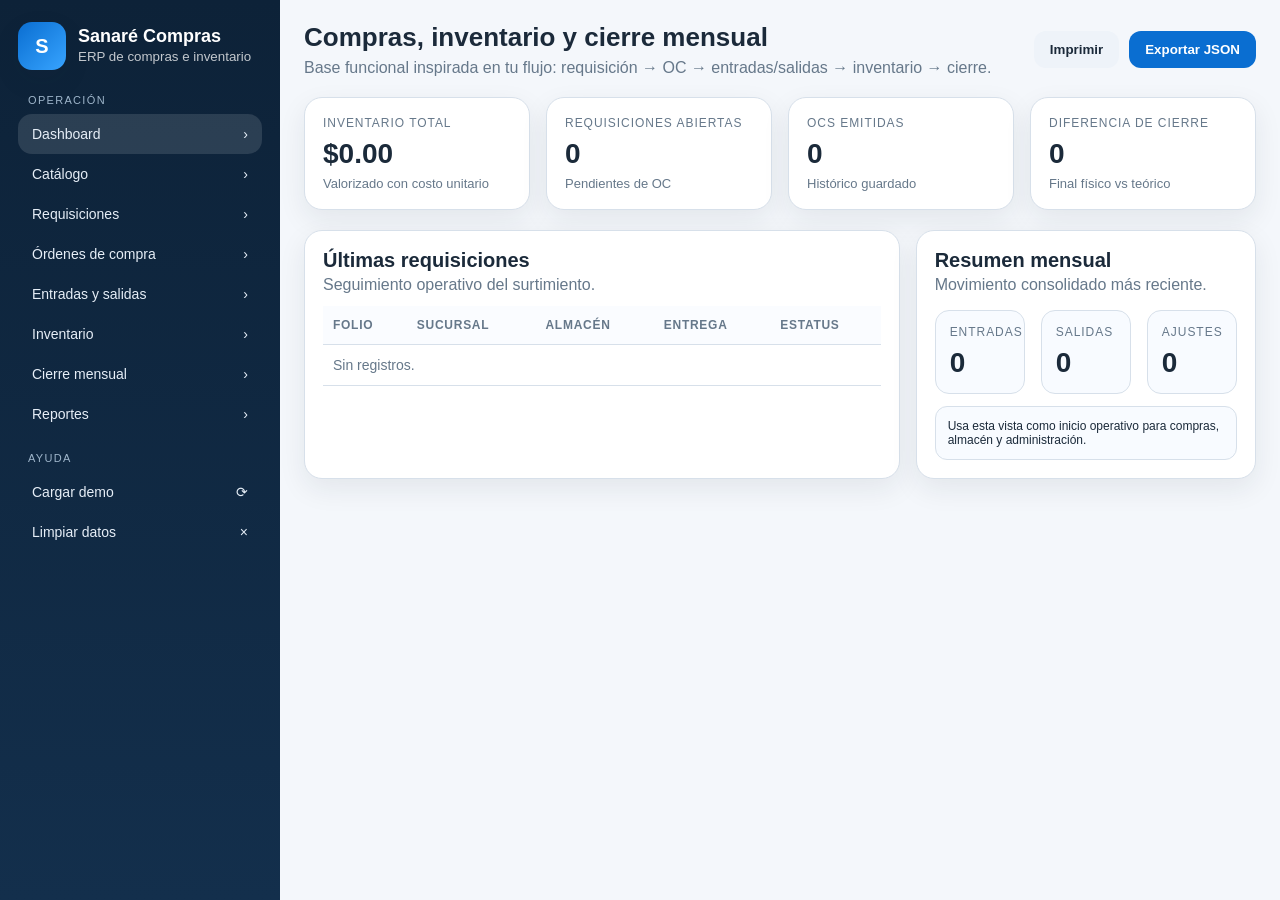
==== index_sanare_compras.html @ ac6b64f9 "Add files via upload" ====
<!DOCTYPE html>
<html lang="es">
<head>
  <meta charset="UTF-8" />
  <meta name="viewport" content="width=device-width, initial-scale=1.0" />
  <title>Sanaré Compras e Inventario</title>
  <style>
    :root{
      --bg:#f4f7fb;
      --panel:#ffffff;
      --soft:#eef3f9;
      --line:#d7e0ea;
      --text:#1b2a3a;
      --muted:#66788a;
      --primary:#0a6ed1;
      --primary-2:#0854a0;
      --success:#107e3e;
      --warn:#e9730c;
      --danger:#bb0000;
      --shadow:0 10px 28px rgba(22,37,55,.08);
      --radius:18px;
    }
    *{box-sizing:border-box}
    body{margin:0;font-family:Segoe UI,Arial,sans-serif;background:var(--bg);color:var(--text)}
    .app{display:grid;grid-template-columns:280px 1fr;min-height:100vh}
    aside{background:linear-gradient(180deg,#0d2238,#132f4c);color:#fff;padding:22px 18px;position:sticky;top:0;height:100vh;overflow:auto}
    .brand{display:flex;align-items:center;gap:12px;margin-bottom:24px}
    .brand-badge{width:48px;height:48px;border-radius:14px;background:linear-gradient(135deg,#0a6ed1,#37a4ff);display:grid;place-items:center;font-weight:700;font-size:20px;box-shadow:var(--shadow)}
    .brand h1{font-size:18px;margin:0;line-height:1.1}
    .brand small{opacity:.75}
    .group-title{font-size:11px;text-transform:uppercase;letter-spacing:.12em;color:#9fb6cb;margin:18px 10px 8px}
    .nav-btn{width:100%;border:none;background:transparent;color:#e6eef7;text-align:left;padding:12px 14px;border-radius:14px;cursor:pointer;font-size:14px;display:flex;justify-content:space-between;align-items:center}
    .nav-btn:hover,.nav-btn.active{background:rgba(255,255,255,.12)}
    main{padding:22px 24px 32px;overflow:auto}
    .topbar{display:flex;justify-content:space-between;gap:18px;align-items:center;margin-bottom:20px;flex-wrap:wrap}
    .title h2{margin:0;font-size:26px}
    .title p{margin:6px 0 0;color:var(--muted)}
    .toolbar{display:flex;gap:10px;flex-wrap:wrap}
    .btn{border:none;border-radius:12px;padding:11px 16px;cursor:pointer;font-weight:600}
    .btn-primary{background:var(--primary);color:#fff}
    .btn-primary:hover{background:var(--primary-2)}
    .btn-soft{background:var(--soft);color:var(--text)}
    .btn-danger{background:var(--danger);color:#fff}
    .cards{display:grid;grid-template-columns:repeat(4,minmax(0,1fr));gap:16px;margin-bottom:20px}
    .card{background:var(--panel);border:1px solid var(--line);border-radius:var(--radius);padding:18px;box-shadow:var(--shadow)}
    .metric-label{font-size:12px;color:var(--muted);text-transform:uppercase;letter-spacing:.08em}
    .metric-value{font-size:28px;font-weight:700;margin-top:8px}
    .metric-sub{font-size:13px;color:var(--muted);margin-top:6px}
    .grid-2,.grid-3{display:grid;gap:16px}
    .grid-2{grid-template-columns:1.4fr .8fr}
    .grid-3{grid-template-columns:repeat(3,minmax(0,1fr))}
    .section{display:none}
    .section.active{display:block}
    .section-head{display:flex;justify-content:space-between;align-items:center;gap:12px;margin-bottom:12px;flex-wrap:wrap}
    .section-head h3{margin:0;font-size:20px}
    .section-head p{margin:4px 0 0;color:var(--muted)}
    form.card{padding-bottom:22px}
    .form-grid{display:grid;grid-template-columns:repeat(4,minmax(0,1fr));gap:14px}
    .form-grid.compact-3{grid-template-columns:repeat(3,minmax(0,1fr))}
    .field{display:flex;flex-direction:column;gap:7px}
    .field label{font-size:13px;color:var(--muted);font-weight:600}
    .field input,.field select,.field textarea{border:1px solid var(--line);border-radius:12px;padding:11px 12px;background:#fff;font:inherit;color:var(--text)}
    .field textarea{min-height:92px;resize:vertical}
    .span-2{grid-column:span 2}
    .span-4{grid-column:span 4}
    table{width:100%;border-collapse:collapse}
    th,td{padding:12px 10px;border-bottom:1px solid var(--line);font-size:14px;vertical-align:top}
    th{text-align:left;color:var(--muted);font-size:12px;text-transform:uppercase;letter-spacing:.06em;background:#fafcff}
    .table-wrap{overflow:auto}
    .pill{display:inline-flex;align-items:center;padding:6px 10px;border-radius:999px;font-size:12px;font-weight:700}
    .pill.ok{background:#e8f7ec;color:var(--success)}
    .pill.wait{background:#fff0de;color:var(--warn)}
    .pill.bad{background:#ffe7e7;color:var(--danger)}
    .split{display:flex;justify-content:space-between;gap:12px;flex-wrap:wrap}
    .totals{display:grid;grid-template-columns:repeat(4,minmax(0,1fr));gap:14px;margin-top:16px}
    .total-box{background:#f8fbff;border:1px solid var(--line);padding:14px;border-radius:14px}
    .muted{color:var(--muted)}
    .subtabs{display:flex;gap:10px;flex-wrap:wrap;margin-bottom:14px}
    .subtab{border:none;background:var(--soft);padding:10px 14px;border-radius:999px;cursor:pointer;font-weight:700;color:#36506a}
    .subtab.active{background:var(--primary);color:#fff}
    .searchbox{width:min(340px,100%)}
    .searchbox input{width:100%;padding:11px 12px;border-radius:12px;border:1px solid var(--line)}
    .kpi-grid{display:grid;grid-template-columns:repeat(3,minmax(0,1fr));gap:16px;margin-top:16px}
    .empty{padding:18px;border:1px dashed var(--line);border-radius:16px;text-align:center;color:var(--muted);background:#fbfdff}
    .small{font-size:12px}
    .right{text-align:right}
    .oc-preview{background:#fff;border:1px solid var(--line);border-radius:20px;padding:22px;box-shadow:var(--shadow)}
    .oc-header{display:flex;justify-content:space-between;gap:16px;border-bottom:2px solid #17324d;padding-bottom:14px;margin-bottom:14px}
    .oc-header h4{margin:0;font-size:22px}
    .oc-meta{display:grid;grid-template-columns:repeat(4,minmax(0,1fr));gap:12px;margin:16px 0}
    .oc-meta .box{border:1px solid var(--line);border-radius:12px;padding:10px;background:#fbfdff}
    .footer-note{margin-top:12px;padding:12px;border-radius:12px;background:#f8fbff;border:1px solid var(--line)}
    .actions-row{display:flex;justify-content:flex-end;gap:10px;flex-wrap:wrap;margin-top:14px}
    @media (max-width:1200px){
      .cards,.totals,.kpi-grid,.grid-3,.oc-meta,.form-grid{grid-template-columns:repeat(2,minmax(0,1fr))}
      .grid-2{grid-template-columns:1fr}
    }
    @media (max-width:820px){
      .app{grid-template-columns:1fr}
      aside{position:relative;height:auto}
      main{padding:16px}
      .cards,.totals,.kpi-grid,.grid-3,.oc-meta,.form-grid{grid-template-columns:1fr}
      .span-2,.span-4{grid-column:span 1}
    }
  </style>
</head>
<body>
  <div class="app">
    <aside>
      <div class="brand">
        <div class="brand-badge">S</div>
        <div>
          <h1>Sanaré Compras</h1>
          <small>ERP de compras e inventario</small>
        </div>
      </div>

      <div class="group-title">Operación</div>
      <button class="nav-btn active" data-target="dashboard">Dashboard <span>›</span></button>
      <button class="nav-btn" data-target="catalogo">Catálogo <span>›</span></button>
      <button class="nav-btn" data-target="requisiciones">Requisiciones <span>›</span></button>
      <button class="nav-btn" data-target="oc">Órdenes de compra <span>›</span></button>
      <button class="nav-btn" data-target="movimientos">Entradas y salidas <span>›</span></button>
      <button class="nav-btn" data-target="inventario">Inventario <span>›</span></button>
      <button class="nav-btn" data-target="cierres">Cierre mensual <span>›</span></button>
      <button class="nav-btn" data-target="reportes">Reportes <span>›</span></button>

      <div class="group-title">Ayuda</div>
      <button class="nav-btn" id="loadDemoBtn">Cargar demo <span>⟳</span></button>
      <button class="nav-btn" id="clearDataBtn">Limpiar datos <span>×</span></button>
    </aside>

    <main>
      <div class="topbar">
        <div class="title">
          <h2>Compras, inventario y cierre mensual</h2>
          <p>Base funcional inspirada en tu flujo: requisición → OC → entradas/salidas → inventario → cierre.</p>
        </div>
        <div class="toolbar">
          <button class="btn btn-soft" onclick="window.print()">Imprimir</button>
          <button class="btn btn-primary" onclick="exportData()">Exportar JSON</button>
        </div>
      </div>

      <section id="dashboard" class="section active">
        <div class="cards">
          <div class="card"><div class="metric-label">Inventario total</div><div class="metric-value" id="kpiInventario">$0.00</div><div class="metric-sub">Valorizado con costo unitario</div></div>
          <div class="card"><div class="metric-label">Requisiciones abiertas</div><div class="metric-value" id="kpiReqs">0</div><div class="metric-sub">Pendientes de OC</div></div>
          <div class="card"><div class="metric-label">OCs emitidas</div><div class="metric-value" id="kpiOcs">0</div><div class="metric-sub">Histórico guardado</div></div>
          <div class="card"><div class="metric-label">Diferencia de cierre</div><div class="metric-value" id="kpiDiff">0</div><div class="metric-sub">Final físico vs teórico</div></div>
        </div>

        <div class="grid-2">
          <div class="card">
            <div class="section-head">
              <div>
                <h3>Últimas requisiciones</h3>
                <p>Seguimiento operativo del surtimiento.</p>
              </div>
            </div>
            <div class="table-wrap"><table>
              <thead><tr><th>Folio</th><th>Sucursal</th><th>Almacén</th><th>Entrega</th><th>Estatus</th></tr></thead>
              <tbody id="dashboardReqs"></tbody>
            </table></div>
          </div>
          <div class="card">
            <div class="section-head">
              <div>
                <h3>Resumen mensual</h3>
                <p>Movimiento consolidado más reciente.</p>
              </div>
            </div>
            <div class="kpi-grid">
              <div class="total-box"><div class="metric-label">Entradas</div><div class="metric-value" id="dashEntradas">0</div></div>
              <div class="total-box"><div class="metric-label">Salidas</div><div class="metric-value" id="dashSalidas">0</div></div>
              <div class="total-box"><div class="metric-label">Ajustes</div><div class="metric-value" id="dashAjustes">0</div></div>
            </div>
            <div class="footer-note small">Usa esta vista como inicio operativo para compras, almacén y administración.</div>
          </div>
        </div>
      </section>

      <section id="catalogo" class="section">
        <div class="section-head">
          <div>
            <h3>Catálogo maestro</h3>
            <p>Productos, medicamentos e insumos con existencia por sucursal.</p>
          </div>
          <div class="searchbox"><input id="catalogSearch" placeholder="Buscar por código, descripción o sucursal" /></div>
        </div>
        <form class="card" id="catalogForm">
          <div class="form-grid">
            <div class="field"><label>Código / EAN</label><input name="codigo" required></div>
            <div class="field span-2"><label>Descripción</label><input name="descripcion" required></div>
            <div class="field"><label>Tipo</label><select name="tipo"><option>Medicamento</option><option>Insumo</option><option>Equipo médico</option><option>Químico</option></select></div>
            <div class="field"><label>Sucursal</label><input name="sucursal" required></div>
            <div class="field"><label>Almacén</label><input name="almacen" required></div>
            <div class="field"><label>Unidad de medida</label><input name="unidad" value="PZA"></div>
            <div class="field"><label>Costo unitario</label><input name="costo" type="number" step="0.01" value="0"></div>
            <div class="field"><label>IVA %</label><input name="iva" type="number" step="0.01" value="16"></div>
            <div class="field"><label>Existencia actual</label><input name="existencia" type="number" step="0.01" value="0"></div>
            <div class="field"><label>Stock mínimo</label><input name="minimo" type="number" step="0.01" value="0"></div>
            <div class="field"><label>Proveedor sugerido</label><input name="proveedor"></div>
            <div class="field"><label>Lote / caducidad</label><select name="controlLote"><option>Sí</option><option>No</option></select></div>
          </div>
          <div class="actions-row"><button type="reset" class="btn btn-soft">Limpiar</button><button class="btn btn-primary" type="submit">Guardar artículo</button></div>
        </form>
        <div class="card table-wrap"><table>
          <thead><tr><th>Código</th><th>Descripción</th><th>Sucursal</th><th>Existencia</th><th>Costo</th><th>Proveedor</th><th></th></tr></thead>
          <tbody id="catalogTable"></tbody>
        </table></div>
      </section>

      <section id="requisiciones" class="section">
        <div class="section-head"><div><h3>Requisiciones</h3><p>Captura de solicitudes con partidas y fecha de surtimiento.</p></div></div>
        <form class="card" id="reqForm">
          <div class="form-grid compact-3">
            <div class="field"><label>Folio requisición</label><input name="folio" readonly></div>
            <div class="field"><label>Fecha</label><input name="fecha" type="date" required></div>
            <div class="field"><label>Fecha de surtimiento</label><input name="fechaSurtimiento" type="date"></div>
            <div class="field"><label>Sucursal</label><input name="sucursal" required></div>
            <div class="field"><label>Almacén</label><input name="almacen" required></div>
            <div class="field"><label>Quien genera</label><input name="generadoPor" required></div>
            <div class="field span-2"><label>Partidas (una por línea: código | descripción | cantidad | unidad)</label><textarea name="partidas" placeholder="MED-001 | Ondansetron 8 mg | 12 | PZA"></textarea></div>
            <div class="field"><label>Observaciones</label><textarea name="observaciones"></textarea></div>
          </div>
          <div class="actions-row"><button type="reset" class="btn btn-soft" onclick="setReqFolio()">Limpiar</button><button class="btn btn-primary" type="submit">Guardar requisición</button></div>
        </form>
        <div class="card table-wrap"><table>
          <thead><tr><th>Folio</th><th>Fecha</th><th>Sucursal</th><th>Generó</th><th>Entrega</th><th>Estatus</th><th></th></tr></thead>
          <tbody id="reqTable"></tbody>
        </table></div>
      </section>

      <section id="oc" class="section">
        <div class="section-head"><div><h3>Órdenes de compra</h3><p>Genera OCs con formato ejecutivo a partir de tu operación.</p></div></div>
        <div class="grid-2">
          <form class="card" id="ocForm">
            <div class="form-grid compact-3">
              <div class="field"><label>Folio OC</label><input name="folio" readonly></div>
              <div class="field"><label>Fecha OC</label><input name="fecha" type="date" required></div>
              <div class="field"><label>Folio requisición</label><input name="folioRequi"></div>
              <div class="field"><label>Razón social</label><input name="razon" value="SANARÉ"></div>
              <div class="field"><label>Proveedor</label><input name="proveedor" required></div>
              <div class="field"><label>RFC proveedor</label><input name="rfc"></div>
              <div class="field"><label>Sede / sucursal</label><input name="sede" required></div>
              <div class="field"><label>Condiciones</label><select name="condiciones"><option>Contado</option><option>Crédito 15 días</option><option>Crédito 30 días</option><option>Crédito 45 días</option></select></div>
              <div class="field"><label>Fecha entrega</label><input name="fechaEntrega" type="date"></div>
              <div class="field span-2"><label>Partidas (una por línea: no | código | descripción | cantidad | um | costo | iva%)</label><textarea name="partidas" placeholder="1 | MED-001 | Ondansetron 8 mg | 12 | PZA | 125.50 | 16"></textarea></div>
              <div class="field"><label>Observaciones</label><textarea name="observaciones">Favor de surtir con caducidad mínima y documentación aplicable.</textarea></div>
            </div>
            <div class="actions-row"><button type="reset" class="btn btn-soft" onclick="setOcFolio()">Limpiar</button><button class="btn btn-primary" type="submit">Guardar OC</button></div>
          </form>
          <div class="oc-preview" id="ocPreview"></div>
        </div>
        <div class="card table-wrap" style="margin-top:16px"><table>
          <thead><tr><th>Folio</th><th>Proveedor</th><th>Sede</th><th>Entrega</th><th>Total</th><th>Condiciones</th><th></th></tr></thead>
          <tbody id="ocTable"></tbody>
        </table></div>
      </section>

      <section id="movimientos" class="section">
        <div class="section-head"><div><h3>Entradas y salidas</h3><p>Control de almacén ligado a factura, cantidad y sucursal.</p></div></div>
        <form class="card" id="movForm">
          <div class="form-grid compact-3">
            <div class="field"><label>Fecha</label><input name="fecha" type="date" required></div>
            <div class="field"><label>Tipo</label><select name="tipo"><option>Entrada</option><option>Salida</option><option>Ajuste</option></select></div>
            <div class="field"><label>Sucursal</label><input name="sucursal" required></div>
            <div class="field"><label>Almacén</label><input name="almacen" required></div>
            <div class="field"><label>Código</label><input name="codigo" required></div>
            <div class="field"><label>Descripción</label><input name="descripcion" required></div>
            <div class="field"><label>Cantidad</label><input name="cantidad" type="number" step="0.01" required></div>
            <div class="field"><label>Factura / referencia</label><input name="factura"></div>
            <div class="field"><label>OC ligada</label><input name="oc"></div>
            <div class="field"><label>Lote</label><input name="lote"></div>
            <div class="field"><label>Caducidad</label><input name="caducidad" type="date"></div>
            <div class="field"><label>Usuario</label><input name="usuario"></div>
          </div>
          <div class="actions-row"><button type="reset" class="btn btn-soft">Limpiar</button><button class="btn btn-primary" type="submit">Guardar movimiento</button></div>
        </form>
        <div class="card table-wrap"><table>
          <thead><tr><th>Fecha</th><th>Tipo</th><th>Código</th><th>Descripción</th><th>Cantidad</th><th>Sucursal</th><th>Factura</th></tr></thead>
          <tbody id="movTable"></tbody>
        </table></div>
      </section>

      <section id="inventario" class="section">
        <div class="section-head"><div><h3>Inventario por sucursal</h3><p>Existencia actual, stock mínimo y alerta de faltantes.</p></div></div>
        <div class="card table-wrap"><table>
          <thead><tr><th>Código</th><th>Descripción</th><th>Sucursal</th><th>Almacén</th><th>Existencia</th><th>Mínimo</th><th>Estatus</th></tr></thead>
          <tbody id="inventoryTable"></tbody>
        </table></div>
      </section>

      <section id="cierres" class="section">
        <div class="section-head"><div><h3>Cierre mensual</h3><p>Consolidado para inventario inicial, movimientos y diferencia final.</p></div></div>
        <form class="card" id="closeForm">
          <div class="form-grid compact-3">
            <div class="field"><label>Mes</label><input name="mes" type="month" required></div>
            <div class="field"><label>Sucursal</label><input name="sucursal" required></div>
            <div class="field"><label>Almacén</label><input name="almacen" required></div>
            <div class="field"><label>Inventario inicial</label><input name="inicial" type="number" step="0.01" required></div>
            <div class="field"><label>Entradas</label><input name="entradas" type="number" step="0.01" required></div>
            <div class="field"><label>Salidas</label><input name="salidas" type="number" step="0.01" required></div>
            <div class="field"><label>Ajustes</label><input name="ajustes" type="number" step="0.01" value="0"></div>
            <div class="field"><label>Inventario final físico</label><input name="fisico" type="number" step="0.01" required></div>
            <div class="field"><label>Responsable</label><input name="responsable"></div>
          </div>
          <div class="actions-row"><button type="reset" class="btn btn-soft">Limpiar</button><button class="btn btn-primary" type="submit">Guardar cierre</button></div>
        </form>
        <div class="card table-wrap"><table>
          <thead><tr><th>Mes</th><th>Sucursal</th><th>Teórico</th><th>Físico</th><th>Diferencia</th><th>Responsable</th></tr></thead>
          <tbody id="closeTable"></tbody>
        </table></div>
      </section>

      <section id="reportes" class="section">
        <div class="section-head"><div><h3>Reportes ejecutivos</h3><p>Vista para revisión rápida de compras e inventario.</p></div></div>
        <div class="grid-3">
          <div class="card"><h3>Compras por proveedor</h3><div id="reportProviders" class="small muted"></div></div>
          <div class="card"><h3>Productos bajo mínimo</h3><div id="reportLowStock" class="small muted"></div></div>
          <div class="card"><h3>Último cierre</h3><div id="reportLatestClose" class="small muted"></div></div>
        </div>
      </section>
    </main>
  </div>

<script>
const KEY = 'sanare_erp_demo_v1';
let state = loadState();

function defaultState(){
  return { catalog: [], requisitions: [], orders: [], moves: [], closes: [] };
}
function loadState(){
  try { return JSON.parse(localStorage.getItem(KEY)) || defaultState(); }
  catch { return defaultState(); }
}
function saveState(){ localStorage.setItem(KEY, JSON.stringify(state)); renderAll(); }
function money(v){ return new Intl.NumberFormat('es-MX',{style:'currency',currency:'MXN'}).format(Number(v||0)); }
function num(v){ return Number(v||0); }
function nextFolio(prefix, items){ return `${prefix}-${new Date().getFullYear()}-${String(items.length+1).padStart(4,'0')}`; }

function setReqFolio(){ document.querySelector('#reqForm [name="folio"]').value = nextFolio('RQ', state.requisitions); }
function setOcFolio(){ document.querySelector('#ocForm [name="folio"]').value = nextFolio('OC', state.orders); updateOcPreview(); }

function showSection(id){
  document.querySelectorAll('.section').forEach(s=>s.classList.toggle('active', s.id===id));
  document.querySelectorAll('.nav-btn[data-target]').forEach(b=>b.classList.toggle('active', b.dataset.target===id));
}
document.querySelectorAll('.nav-btn[data-target]').forEach(btn=>btn.addEventListener('click',()=>showSection(btn.dataset.target)));

function parseReqPartidas(text){
  return text.split('\n').map(l=>l.trim()).filter(Boolean).map(line=>{
    const [codigo='', descripcion='', cantidad='0', unidad='PZA'] = line.split('|').map(v=>v.trim());
    return { codigo, descripcion, cantidad:num(cantidad), unidad };
  });
}
function parseOcPartidas(text){
  return text.split('\n').map(l=>l.trim()).filter(Boolean).map(line=>{
    const [partida='1', codigo='', descripcion='', cantidad='0', unidad='PZA', costo='0', iva='16'] = line.split('|').map(v=>v.trim());
    const subtotal = num(cantidad)*num(costo);
    const ivaMonto = subtotal*(num(iva)/100);
    return { partida, codigo, descripcion, cantidad:num(cantidad), unidad, costo:num(costo), iva:num(iva), subtotal, total: subtotal+ivaMonto };
  });
}

function updateOcPreview(){
  const f = document.getElementById('ocForm');
  const data = Object.fromEntries(new FormData(f).entries());
  const partidas = parseOcPartidas(data.partidas || '');
  const subtotal = partidas.reduce((a,b)=>a+b.subtotal,0);
  const iva = partidas.reduce((a,b)=>a + (b.total - b.subtotal),0);
  const total = subtotal + iva;
  document.getElementById('ocPreview').innerHTML = `
    <div class="oc-header">
      <div>
        <div class="small muted">SANARÉ</div>
        <h4>ORDEN DE COMPRA</h4>
        <div class="small muted">Formato operativo tipo ERP</div>
      </div>
      <div class="right">
        <div><strong>${data.folio || ''}</strong></div>
        <div class="small muted">Fecha: ${data.fecha || ''}</div>
      </div>
    </div>
    <div class="oc-meta">
      <div class="box"><strong>Proveedor</strong><br>${data.proveedor || '-'}</div>
      <div class="box"><strong>RFC</strong><br>${data.rfc || '-'}</div>
      <div class="box"><strong>Folio requi</strong><br>${data.folioRequi || '-'}</div>
      <div class="box"><strong>Sede</strong><br>${data.sede || '-'}</div>
      <div class="box"><strong>Razón social</strong><br>${data.razon || '-'}</div>
      <div class="box"><strong>Condiciones</strong><br>${data.condiciones || '-'}</div>
      <div class="box"><strong>Fecha entrega</strong><br>${data.fechaEntrega || '-'}</div>
      <div class="box"><strong>Elaboración</strong><br>${new Date().toLocaleString('es-MX')}</div>
    </div>
    <div class="table-wrap"><table>
      <thead><tr><th>#</th><th>Código</th><th>Descripción</th><th>Cantidad</th><th>UM</th><th>Costo</th><th>IVA</th><th>Total</th></tr></thead>
      <tbody>
        ${partidas.length ? partidas.map(p=>`<tr><td>${p.partida}</td><td>${p.codigo}</td><td>${p.descripcion}</td><td>${p.cantidad}</td><td>${p.unidad}</td><td>${money(p.costo)}</td><td>${p.iva}%</td><td>${money(p.total)}</td></tr>`).join('') : '<tr><td colspan="8" class="muted">Agrega partidas para previsualizar la OC.</td></tr>'}
      </tbody>
    </table></div>
    <div class="totals">
      <div class="total-box"><div class="metric-label">Subtotal</div><div class="metric-value">${money(subtotal)}</div></div>
      <div class="total-box"><div class="metric-label">Servicio</div><div class="metric-value">${money(0)}</div></div>
      <div class="total-box"><div class="metric-label">IVA</div><div class="metric-value">${money(iva)}</div></div>
      <div class="total-box"><div class="metric-label">Total</div><div class="metric-value">${money(total)}</div></div>
    </div>
    <div class="footer-note small"><strong>Observaciones:</strong> ${data.observaciones || 'Sin observaciones.'}</div>
  `;
}

// Forms
setReqFolio();
setOcFolio();
document.querySelector('#reqForm [name="fecha"]').valueAsDate = new Date();
document.querySelector('#ocForm [name="fecha"]').valueAsDate = new Date();
document.querySelector('#movForm [name="fecha"]').valueAsDate = new Date();
document.querySelector('#ocForm').addEventListener('input', updateOcPreview);
updateOcPreview();

document.getElementById('catalogForm').addEventListener('submit', e=>{
  e.preventDefault();
  const data = Object.fromEntries(new FormData(e.target).entries());
  data.costo = num(data.costo); data.iva = num(data.iva); data.existencia = num(data.existencia); data.minimo = num(data.minimo);
  state.catalog.unshift(data); saveState(); e.target.reset();
});

document.getElementById('reqForm').addEventListener('submit', e=>{
  e.preventDefault();
  const data = Object.fromEntries(new FormData(e.target).entries());
  data.partidas = parseReqPartidas(data.partidas || '');
  data.estatus = 'Abierta';
  state.requisitions.unshift(data); saveState(); e.target.reset(); setReqFolio(); document.querySelector('#reqForm [name="fecha"]').valueAsDate = new Date();
});

document.getElementById('ocForm').addEventListener('submit', e=>{
  e.preventDefault();
  const data = Object.fromEntries(new FormData(e.target).entries());
  data.partidas = parseOcPartidas(data.partidas || '');
  data.subtotal = data.partidas.reduce((a,b)=>a+b.subtotal,0);
  data.ivaTotal = data.partidas.reduce((a,b)=>a+(b.total-b.subtotal),0);
  data.total = data.subtotal + data.ivaTotal;
  state.orders.unshift(data);
  if(data.folioRequi){
    const req = state.requisitions.find(r=>r.folio===data.folioRequi);
    if(req) req.estatus = 'Convertida a OC';
  }
  saveState(); e.target.reset(); setOcFolio(); document.querySelector('#ocForm [name="fecha"]').valueAsDate = new Date(); updateOcPreview();
});

document.getElementById('movForm').addEventListener('submit', e=>{
  e.preventDefault();
  const data = Object.fromEntries(new FormData(e.target).entries());
  data.cantidad = num(data.cantidad);
  state.moves.unshift(data);
  const art = state.catalog.find(c=>c.codigo===data.codigo && c.sucursal===data.sucursal);
  if(art){
    if(data.tipo==='Entrada') art.existencia += data.cantidad;
    if(data.tipo==='Salida') art.existencia -= data.cantidad;
    if(data.tipo==='Ajuste') art.existencia = data.cantidad;
  }
  saveState(); e.target.reset(); document.querySelector('#movForm [name="fecha"]').valueAsDate = new Date();
});

document.getElementById('closeForm').addEventListener('submit', e=>{
  e.preventDefault();
  const data = Object.fromEntries(new FormData(e.target).entries());
  data.inicial = num(data.inicial); data.entradas = num(data.entradas); data.salidas = num(data.salidas); data.ajustes = num(data.ajustes); data.fisico = num(data.fisico);
  data.teorico = data.inicial + data.entradas - data.salidas + data.ajustes;
  data.diferencia = data.fisico - data.teorico;
  state.closes.unshift(data); saveState(); e.target.reset();
});

function deleteItem(collection, index){ state[collection].splice(index,1); saveState(); }

function renderCatalog(){
  const term = (document.getElementById('catalogSearch').value || '').toLowerCase();
  const rows = state.catalog.filter(r => !term || [r.codigo,r.descripcion,r.sucursal,r.almacen,r.proveedor].join(' ').toLowerCase().includes(term));
  document.getElementById('catalogTable').innerHTML = rows.length ? rows.map((r,i)=>`
    <tr><td>${r.codigo}</td><td>${r.descripcion}<div class="small muted">${r.tipo} · ${r.unidad}</div></td><td>${r.sucursal}<div class="small muted">${r.almacen}</div></td><td>${r.existencia}</td><td>${money(r.costo)}</td><td>${r.proveedor || '-'}</td><td><button class="btn btn-soft" onclick="deleteItem('catalog', ${state.catalog.indexOf(r)})">Eliminar</button></td></tr>
  `).join('') : `<tr><td colspan="7"><div class="empty">Sin artículos cargados.</div></td></tr>`;
}
document.getElementById('catalogSearch').addEventListener('input', renderCatalog);

function renderRequisitions(){
  const body = document.getElementById('reqTable');
  body.innerHTML = state.requisitions.length ? state.requisitions.map((r,i)=>`
    <tr><td>${r.folio}</td><td>${r.fecha}</td><td>${r.sucursal}<div class="small muted">${r.almacen}</div></td><td>${r.generadoPor}</td><td>${r.fechaSurtimiento || '-'}</td><td><span class="pill ${r.estatus==='Abierta'?'wait':'ok'}">${r.estatus}</span></td><td><button class="btn btn-soft" onclick="prefillOC('${r.folio}')">Pasar a OC</button></td></tr>
  `).join('') : `<tr><td colspan="7"><div class="empty">Sin requisiciones.</div></td></tr>`;

  document.getElementById('dashboardReqs').innerHTML = state.requisitions.slice(0,5).map(r=>`<tr><td>${r.folio}</td><td>${r.sucursal}</td><td>${r.almacen}</td><td>${r.fechaSurtimiento || '-'}</td><td><span class="pill ${r.estatus==='Abierta'?'wait':'ok'}">${r.estatus}</span></td></tr>`).join('') || '<tr><td colspan="5" class="muted">Sin registros.</td></tr>';
}

function prefillOC(folio){
  const req = state.requisitions.find(r=>r.folio===folio);
  if(!req) return;
  showSection('oc');
  const form = document.getElementById('ocForm');
  form.folioRequi.value = req.folio;
  form.sede.value = req.sucursal;
  form.partidas.value = (req.partidas||[]).map((p,idx)=>`${idx+1} | ${p.codigo} | ${p.descripcion} | ${p.cantidad} | ${p.unidad} | 0 | 16`).join('\n');
  updateOcPreview();
}

function renderOrders(){
  document.getElementById('ocTable').innerHTML = state.orders.length ? state.orders.map((o,i)=>`
    <tr><td>${o.folio}</td><td>${o.proveedor}</td><td>${o.sede}</td><td>${o.fechaEntrega || '-'}</td><td>${money(o.total)}</td><td>${o.condiciones}</td><td><button class="btn btn-soft" onclick="loadOrder(${i})">Ver</button></td></tr>
  `).join('') : `<tr><td colspan="7"><div class="empty">Sin órdenes de compra.</div></td></tr>`;
}
function loadOrder(i){
  const o = state.orders[i];
  showSection('oc');
  const f = document.getElementById('ocForm');
  ['folio','fecha','folioRequi','razon','proveedor','rfc','sede','condiciones','fechaEntrega','observaciones'].forEach(k=>f[k].value = o[k] || '');
  f.partidas.value = (o.partidas||[]).map(p=>`${p.partida} | ${p.codigo} | ${p.descripcion} | ${p.cantidad} | ${p.unidad} | ${p.costo} | ${p.iva}`).join('\n');
  updateOcPreview();
}

function renderMoves(){
  document.getElementById('movTable').innerHTML = state.moves.length ? state.moves.map(m=>`
    <tr><td>${m.fecha}</td><td><span class="pill ${m.tipo==='Entrada'?'ok':m.tipo==='Salida'?'bad':'wait'}">${m.tipo}</span></td><td>${m.codigo}</td><td>${m.descripcion}</td><td>${m.cantidad}</td><td>${m.sucursal}<div class="small muted">${m.almacen}</div></td><td>${m.factura || '-'}</td></tr>
  `).join('') : `<tr><td colspan="7"><div class="empty">Sin movimientos.</div></td></tr>`;
}

function renderInventory(){
  document.getElementById('inventoryTable').innerHTML = state.catalog.length ? state.catalog.map(c=>{
    const est = c.existencia <= 0 ? ['Sin stock','bad'] : c.existencia <= c.minimo ? ['Bajo mínimo','wait'] : ['OK','ok'];
    return `<tr><td>${c.codigo}</td><td>${c.descripcion}</td><td>${c.sucursal}</td><td>${c.almacen}</td><td>${c.existencia}</td><td>${c.minimo}</td><td><span class="pill ${est[1]}">${est[0]}</span></td></tr>`;
  }).join('') : `<tr><td colspan="7"><div class="empty">Sin inventario.</div></td></tr>`;
}

function renderCloses(){
  document.getElementById('closeTable').innerHTML = state.closes.length ? state.closes.map(c=>`
    <tr><td>${c.mes}</td><td>${c.sucursal}<div class="small muted">${c.almacen}</div></td><td>${c.teorico}</td><td>${c.fisico}</td><td><span class="pill ${c.diferencia===0?'ok':Math.abs(c.diferencia)<=5?'wait':'bad'}">${c.diferencia}</span></td><td>${c.responsable || '-'}</td></tr>
  `).join('') : `<tr><td colspan="6"><div class="empty">Sin cierres mensuales.</div></td></tr>`;
}

function renderReports(){
  const byProvider = {};
  state.orders.forEach(o=> byProvider[o.proveedor] = (byProvider[o.proveedor]||0) + num(o.total));
  document.getElementById('reportProviders').innerHTML = Object.keys(byProvider).length ? Object.entries(byProvider).sort((a,b)=>b[1]-a[1]).slice(0,8).map(([k,v])=>`<div>${k}: <strong>${money(v)}</strong></div>`).join('') : 'Sin información';

  const low = state.catalog.filter(c=>num(c.existencia)<=num(c.minimo));
  document.getElementById('reportLowStock').innerHTML = low.length ? low.map(c=>`<div>${c.codigo} · ${c.descripcion} <strong>(${c.existencia})</strong></div>`).join('') : 'Sin faltantes críticos';

  const last = state.closes[0];
  document.getElementById('reportLatestClose').innerHTML = last ? `
    <div><strong>Mes:</strong> ${last.mes}</div>
    <div><strong>Sucursal:</strong> ${last.sucursal}</div>
    <div><strong>Teórico:</strong> ${last.teorico}</div>
    <div><strong>Físico:</strong> ${last.fisico}</div>
    <div><strong>Diferencia:</strong> ${last.diferencia}</div>
  ` : 'Sin cierres registrados';
}

function renderDashboard(){
  const inventoryValue = state.catalog.reduce((a,b)=>a + num(b.existencia)*num(b.costo),0);
  document.getElementById('kpiInventario').textContent = money(inventoryValue);
  document.getElementById('kpiReqs').textContent = state.requisitions.filter(r=>r.estatus==='Abierta').length;
  document.getElementById('kpiOcs').textContent = state.orders.length;
  const lastClose = state.closes[0];
  document.getElementById('kpiDiff').textContent = lastClose ? lastClose.diferencia : 0;
  const lastMonth = state.moves.slice(0,50);
  document.getElementById('dashEntradas').textContent = lastMonth.filter(m=>m.tipo==='Entrada').reduce((a,b)=>a+num(b.cantidad),0);
  document.getElementById('dashSalidas').textContent = lastMonth.filter(m=>m.tipo==='Salida').reduce((a,b)=>a+num(b.cantidad),0);
  document.getElementById('dashAjustes').textContent = lastMonth.filter(m=>m.tipo==='Ajuste').length;
}

function renderAll(){ renderCatalog(); renderRequisitions(); renderOrders(); renderMoves(); renderInventory(); renderCloses(); renderReports(); renderDashboard(); }

function loadDemo(){
  state = {
    catalog:[
      {codigo:'MED-001',descripcion:'Ondansetron 8 mg',tipo:'Medicamento',sucursal:'Narvarte',almacen:'Farmacia',unidad:'PZA',costo:125.5,iva:16,existencia:42,minimo:15,proveedor:'Equipo Médico Mercado Libre',controlLote:'Sí'},
      {codigo:'INS-014',descripcion:'Jeringa 10 ml',tipo:'Insumo',sucursal:'Morelia',almacen:'Almacén General',unidad:'PZA',costo:6.2,iva:16,existencia:120,minimo:80,proveedor:'Akuasul',controlLote:'No'},
      {codigo:'QUI-009',descripcion:'Hipoclorito solución',tipo:'Químico',sucursal:'Narvarte',almacen:'Químicos',unidad:'LT',costo:48,iva:16,existencia:8,minimo:10,proveedor:'Akuasul',controlLote:'Sí'}
    ],
    requisitions:[
      {folio:'RQ-2026-0001',fecha:'2026-04-22',fechaSurtimiento:'2026-04-24',sucursal:'Narvarte',almacen:'Farmacia',generadoPor:'Karla Herrera',partidas:[{codigo:'MED-001',descripcion:'Ondansetron 8 mg',cantidad:12,unidad:'PZA'}],observaciones:'Urgente para surtimiento',estatus:'Abierta'}
    ],
    orders:[
      {folio:'OC-2026-0001',fecha:'2026-04-22',folioRequi:'RQ-2026-0000',razon:'SANARÉ',proveedor:'Akuasul',rfc:'AKU030910CH3',sede:'Narvarte',condiciones:'Crédito 30 días',fechaEntrega:'2026-04-25',partidas:[{partida:'1',codigo:'INS-014',descripcion:'Jeringa 10 ml',cantidad:100,unidad:'PZA',costo:6.2,iva:16,subtotal:620,total:719.2}],subtotal:620,ivaTotal:99.2,total:719.2,observaciones:'Favor de surtir con documentación aplicable.'}
    ],
    moves:[
      {fecha:'2026-04-22',tipo:'Entrada',sucursal:'Narvarte',almacen:'Farmacia',codigo:'MED-001',descripcion:'Ondansetron 8 mg',cantidad:20,factura:'FAC-2204',oc:'OC-2026-0001',lote:'LOT-01',caducidad:'2027-03-01',usuario:'Almacén'},
      {fecha:'2026-04-22',tipo:'Salida',sucursal:'Narvarte',almacen:'Farmacia',codigo:'MED-001',descripcion:'Ondansetron 8 mg',cantidad:5,factura:'CONSUMO',oc:'',lote:'LOT-01',caducidad:'2027-03-01',usuario:'Enfermería'}
    ],
    closes:[
      {mes:'2026-03',sucursal:'Narvarte',almacen:'Farmacia',inicial:200,entradas:55,salidas:40,ajustes:-2,fisico:212,responsable:'Administración',teorico:213,diferencia:-1}
    ]
  };
  saveState(); setReqFolio(); setOcFolio(); updateOcPreview();
}

function exportData(){
  const blob = new Blob([JSON.stringify(state,null,2)], {type:'application/json'});
  const a = document.createElement('a'); a.href = URL.createObjectURL(blob); a.download = 'sanare-compras-data.json'; a.click();
}

document.getElementById('loadDemoBtn').addEventListener('click', loadDemo);
document.getElementById('clearDataBtn').addEventListener('click', ()=>{ if(confirm('¿Deseas eliminar los datos locales?')){ state = defaultState(); saveState(); setReqFolio(); setOcFolio(); updateOcPreview(); } });

renderAll();
</script>
</body>
</html>
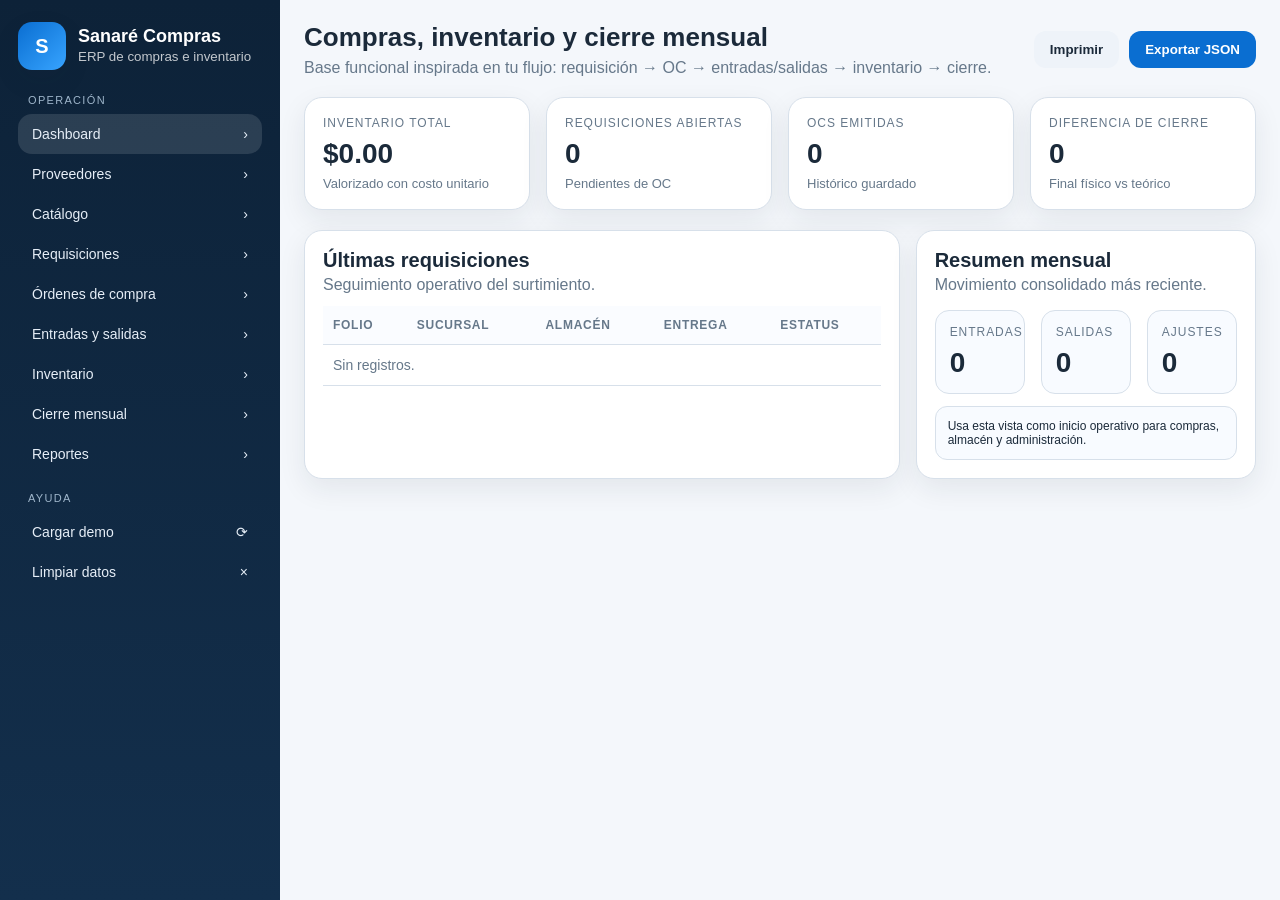
==== commit b4f810b7: "Add files via upload" ====
--- a/index_sanare_compras.html
+++ b/index_sanare_compras.html
@@ -1,607 +1,702 @@
-<!DOCTYPE html>
-<html lang="es">
-<head>
-  <meta charset="UTF-8" />
-  <meta name="viewport" content="width=device-width, initial-scale=1.0" />
-  <title>Sanaré Compras e Inventario</title>
-  <style>
-    :root{
-      --bg:#f4f7fb;
-      --panel:#ffffff;
-      --soft:#eef3f9;
-      --line:#d7e0ea;
-      --text:#1b2a3a;
-      --muted:#66788a;
-      --primary:#0a6ed1;
-      --primary-2:#0854a0;
-      --success:#107e3e;
-      --warn:#e9730c;
-      --danger:#bb0000;
-      --shadow:0 10px 28px rgba(22,37,55,.08);
-      --radius:18px;
-    }
-    *{box-sizing:border-box}
-    body{margin:0;font-family:Segoe UI,Arial,sans-serif;background:var(--bg);color:var(--text)}
-    .app{display:grid;grid-template-columns:280px 1fr;min-height:100vh}
-    aside{background:linear-gradient(180deg,#0d2238,#132f4c);color:#fff;padding:22px 18px;position:sticky;top:0;height:100vh;overflow:auto}
-    .brand{display:flex;align-items:center;gap:12px;margin-bottom:24px}
-    .brand-badge{width:48px;height:48px;border-radius:14px;background:linear-gradient(135deg,#0a6ed1,#37a4ff);display:grid;place-items:center;font-weight:700;font-size:20px;box-shadow:var(--shadow)}
-    .brand h1{font-size:18px;margin:0;line-height:1.1}
-    .brand small{opacity:.75}
-    .group-title{font-size:11px;text-transform:uppercase;letter-spacing:.12em;color:#9fb6cb;margin:18px 10px 8px}
-    .nav-btn{width:100%;border:none;background:transparent;color:#e6eef7;text-align:left;padding:12px 14px;border-radius:14px;cursor:pointer;font-size:14px;display:flex;justify-content:space-between;align-items:center}
-    .nav-btn:hover,.nav-btn.active{background:rgba(255,255,255,.12)}
-    main{padding:22px 24px 32px;overflow:auto}
-    .topbar{display:flex;justify-content:space-between;gap:18px;align-items:center;margin-bottom:20px;flex-wrap:wrap}
-    .title h2{margin:0;font-size:26px}
-    .title p{margin:6px 0 0;color:var(--muted)}
-    .toolbar{display:flex;gap:10px;flex-wrap:wrap}
-    .btn{border:none;border-radius:12px;padding:11px 16px;cursor:pointer;font-weight:600}
-    .btn-primary{background:var(--primary);color:#fff}
-    .btn-primary:hover{background:var(--primary-2)}
-    .btn-soft{background:var(--soft);color:var(--text)}
-    .btn-danger{background:var(--danger);color:#fff}
-    .cards{display:grid;grid-template-columns:repeat(4,minmax(0,1fr));gap:16px;margin-bottom:20px}
-    .card{background:var(--panel);border:1px solid var(--line);border-radius:var(--radius);padding:18px;box-shadow:var(--shadow)}
-    .metric-label{font-size:12px;color:var(--muted);text-transform:uppercase;letter-spacing:.08em}
-    .metric-value{font-size:28px;font-weight:700;margin-top:8px}
-    .metric-sub{font-size:13px;color:var(--muted);margin-top:6px}
-    .grid-2,.grid-3{display:grid;gap:16px}
-    .grid-2{grid-template-columns:1.4fr .8fr}
-    .grid-3{grid-template-columns:repeat(3,minmax(0,1fr))}
-    .section{display:none}
-    .section.active{display:block}
-    .section-head{display:flex;justify-content:space-between;align-items:center;gap:12px;margin-bottom:12px;flex-wrap:wrap}
-    .section-head h3{margin:0;font-size:20px}
-    .section-head p{margin:4px 0 0;color:var(--muted)}
-    form.card{padding-bottom:22px}
-    .form-grid{display:grid;grid-template-columns:repeat(4,minmax(0,1fr));gap:14px}
-    .form-grid.compact-3{grid-template-columns:repeat(3,minmax(0,1fr))}
-    .field{display:flex;flex-direction:column;gap:7px}
-    .field label{font-size:13px;color:var(--muted);font-weight:600}
-    .field input,.field select,.field textarea{border:1px solid var(--line);border-radius:12px;padding:11px 12px;background:#fff;font:inherit;color:var(--text)}
-    .field textarea{min-height:92px;resize:vertical}
-    .span-2{grid-column:span 2}
-    .span-4{grid-column:span 4}
-    table{width:100%;border-collapse:collapse}
-    th,td{padding:12px 10px;border-bottom:1px solid var(--line);font-size:14px;vertical-align:top}
-    th{text-align:left;color:var(--muted);font-size:12px;text-transform:uppercase;letter-spacing:.06em;background:#fafcff}
-    .table-wrap{overflow:auto}
-    .pill{display:inline-flex;align-items:center;padding:6px 10px;border-radius:999px;font-size:12px;font-weight:700}
-    .pill.ok{background:#e8f7ec;color:var(--success)}
-    .pill.wait{background:#fff0de;color:var(--warn)}
-    .pill.bad{background:#ffe7e7;color:var(--danger)}
-    .split{display:flex;justify-content:space-between;gap:12px;flex-wrap:wrap}
-    .totals{display:grid;grid-template-columns:repeat(4,minmax(0,1fr));gap:14px;margin-top:16px}
-    .total-box{background:#f8fbff;border:1px solid var(--line);padding:14px;border-radius:14px}
-    .muted{color:var(--muted)}
-    .subtabs{display:flex;gap:10px;flex-wrap:wrap;margin-bottom:14px}
-    .subtab{border:none;background:var(--soft);padding:10px 14px;border-radius:999px;cursor:pointer;font-weight:700;color:#36506a}
-    .subtab.active{background:var(--primary);color:#fff}
-    .searchbox{width:min(340px,100%)}
-    .searchbox input{width:100%;padding:11px 12px;border-radius:12px;border:1px solid var(--line)}
-    .kpi-grid{display:grid;grid-template-columns:repeat(3,minmax(0,1fr));gap:16px;margin-top:16px}
-    .empty{padding:18px;border:1px dashed var(--line);border-radius:16px;text-align:center;color:var(--muted);background:#fbfdff}
-    .small{font-size:12px}
-    .right{text-align:right}
-    .oc-preview{background:#fff;border:1px solid var(--line);border-radius:20px;padding:22px;box-shadow:var(--shadow)}
-    .oc-header{display:flex;justify-content:space-between;gap:16px;border-bottom:2px solid #17324d;padding-bottom:14px;margin-bottom:14px}
-    .oc-header h4{margin:0;font-size:22px}
-    .oc-meta{display:grid;grid-template-columns:repeat(4,minmax(0,1fr));gap:12px;margin:16px 0}
-    .oc-meta .box{border:1px solid var(--line);border-radius:12px;padding:10px;background:#fbfdff}
-    .footer-note{margin-top:12px;padding:12px;border-radius:12px;background:#f8fbff;border:1px solid var(--line)}
-    .actions-row{display:flex;justify-content:flex-end;gap:10px;flex-wrap:wrap;margin-top:14px}
-    @media (max-width:1200px){
-      .cards,.totals,.kpi-grid,.grid-3,.oc-meta,.form-grid{grid-template-columns:repeat(2,minmax(0,1fr))}
-      .grid-2{grid-template-columns:1fr}
-    }
-    @media (max-width:820px){
-      .app{grid-template-columns:1fr}
-      aside{position:relative;height:auto}
-      main{padding:16px}
-      .cards,.totals,.kpi-grid,.grid-3,.oc-meta,.form-grid{grid-template-columns:1fr}
-      .span-2,.span-4{grid-column:span 1}
-    }
-  </style>
-</head>
-<body>
-  <div class="app">
-    <aside>
-      <div class="brand">
-        <div class="brand-badge">S</div>
-        <div>
-          <h1>Sanaré Compras</h1>
-          <small>ERP de compras e inventario</small>
-        </div>
-      </div>
-
-      <div class="group-title">Operación</div>
-      <button class="nav-btn active" data-target="dashboard">Dashboard <span>›</span></button>
-      <button class="nav-btn" data-target="catalogo">Catálogo <span>›</span></button>
-      <button class="nav-btn" data-target="requisiciones">Requisiciones <span>›</span></button>
-      <button class="nav-btn" data-target="oc">Órdenes de compra <span>›</span></button>
-      <button class="nav-btn" data-target="movimientos">Entradas y salidas <span>›</span></button>
-      <button class="nav-btn" data-target="inventario">Inventario <span>›</span></button>
-      <button class="nav-btn" data-target="cierres">Cierre mensual <span>›</span></button>
-      <button class="nav-btn" data-target="reportes">Reportes <span>›</span></button>
-
-      <div class="group-title">Ayuda</div>
-      <button class="nav-btn" id="loadDemoBtn">Cargar demo <span>⟳</span></button>
-      <button class="nav-btn" id="clearDataBtn">Limpiar datos <span>×</span></button>
-    </aside>
-
-    <main>
-      <div class="topbar">
-        <div class="title">
-          <h2>Compras, inventario y cierre mensual</h2>
-          <p>Base funcional inspirada en tu flujo: requisición → OC → entradas/salidas → inventario → cierre.</p>
-        </div>
-        <div class="toolbar">
-          <button class="btn btn-soft" onclick="window.print()">Imprimir</button>
-          <button class="btn btn-primary" onclick="exportData()">Exportar JSON</button>
-        </div>
-      </div>
-
-      <section id="dashboard" class="section active">
-        <div class="cards">
-          <div class="card"><div class="metric-label">Inventario total</div><div class="metric-value" id="kpiInventario">$0.00</div><div class="metric-sub">Valorizado con costo unitario</div></div>
-          <div class="card"><div class="metric-label">Requisiciones abiertas</div><div class="metric-value" id="kpiReqs">0</div><div class="metric-sub">Pendientes de OC</div></div>
-          <div class="card"><div class="metric-label">OCs emitidas</div><div class="metric-value" id="kpiOcs">0</div><div class="metric-sub">Histórico guardado</div></div>
-          <div class="card"><div class="metric-label">Diferencia de cierre</div><div class="metric-value" id="kpiDiff">0</div><div class="metric-sub">Final físico vs teórico</div></div>
-        </div>
-
-        <div class="grid-2">
-          <div class="card">
-            <div class="section-head">
-              <div>
-                <h3>Últimas requisiciones</h3>
-                <p>Seguimiento operativo del surtimiento.</p>
-              </div>
-            </div>
-            <div class="table-wrap"><table>
-              <thead><tr><th>Folio</th><th>Sucursal</th><th>Almacén</th><th>Entrega</th><th>Estatus</th></tr></thead>
-              <tbody id="dashboardReqs"></tbody>
-            </table></div>
-          </div>
-          <div class="card">
-            <div class="section-head">
-              <div>
-                <h3>Resumen mensual</h3>
-                <p>Movimiento consolidado más reciente.</p>
-              </div>
-            </div>
-            <div class="kpi-grid">
-              <div class="total-box"><div class="metric-label">Entradas</div><div class="metric-value" id="dashEntradas">0</div></div>
-              <div class="total-box"><div class="metric-label">Salidas</div><div class="metric-value" id="dashSalidas">0</div></div>
-              <div class="total-box"><div class="metric-label">Ajustes</div><div class="metric-value" id="dashAjustes">0</div></div>
-            </div>
-            <div class="footer-note small">Usa esta vista como inicio operativo para compras, almacén y administración.</div>
-          </div>
-        </div>
-      </section>
-
-      <section id="catalogo" class="section">
-        <div class="section-head">
-          <div>
-            <h3>Catálogo maestro</h3>
-            <p>Productos, medicamentos e insumos con existencia por sucursal.</p>
-          </div>
-          <div class="searchbox"><input id="catalogSearch" placeholder="Buscar por código, descripción o sucursal" /></div>
-        </div>
-        <form class="card" id="catalogForm">
-          <div class="form-grid">
-            <div class="field"><label>Código / EAN</label><input name="codigo" required></div>
-            <div class="field span-2"><label>Descripción</label><input name="descripcion" required></div>
-            <div class="field"><label>Tipo</label><select name="tipo"><option>Medicamento</option><option>Insumo</option><option>Equipo médico</option><option>Químico</option></select></div>
-            <div class="field"><label>Sucursal</label><input name="sucursal" required></div>
-            <div class="field"><label>Almacén</label><input name="almacen" required></div>
-            <div class="field"><label>Unidad de medida</label><input name="unidad" value="PZA"></div>
-            <div class="field"><label>Costo unitario</label><input name="costo" type="number" step="0.01" value="0"></div>
-            <div class="field"><label>IVA %</label><input name="iva" type="number" step="0.01" value="16"></div>
-            <div class="field"><label>Existencia actual</label><input name="existencia" type="number" step="0.01" value="0"></div>
-            <div class="field"><label>Stock mínimo</label><input name="minimo" type="number" step="0.01" value="0"></div>
-            <div class="field"><label>Proveedor sugerido</label><input name="proveedor"></div>
-            <div class="field"><label>Lote / caducidad</label><select name="controlLote"><option>Sí</option><option>No</option></select></div>
-          </div>
-          <div class="actions-row"><button type="reset" class="btn btn-soft">Limpiar</button><button class="btn btn-primary" type="submit">Guardar artículo</button></div>
-        </form>
-        <div class="card table-wrap"><table>
-          <thead><tr><th>Código</th><th>Descripción</th><th>Sucursal</th><th>Existencia</th><th>Costo</th><th>Proveedor</th><th></th></tr></thead>
-          <tbody id="catalogTable"></tbody>
-        </table></div>
-      </section>
-
-      <section id="requisiciones" class="section">
-        <div class="section-head"><div><h3>Requisiciones</h3><p>Captura de solicitudes con partidas y fecha de surtimiento.</p></div></div>
-        <form class="card" id="reqForm">
-          <div class="form-grid compact-3">
-            <div class="field"><label>Folio requisición</label><input name="folio" readonly></div>
-            <div class="field"><label>Fecha</label><input name="fecha" type="date" required></div>
-            <div class="field"><label>Fecha de surtimiento</label><input name="fechaSurtimiento" type="date"></div>
-            <div class="field"><label>Sucursal</label><input name="sucursal" required></div>
-            <div class="field"><label>Almacén</label><input name="almacen" required></div>
-            <div class="field"><label>Quien genera</label><input name="generadoPor" required></div>
-            <div class="field span-2"><label>Partidas (una por línea: código | descripción | cantidad | unidad)</label><textarea name="partidas" placeholder="MED-001 | Ondansetron 8 mg | 12 | PZA"></textarea></div>
-            <div class="field"><label>Observaciones</label><textarea name="observaciones"></textarea></div>
-          </div>
-          <div class="actions-row"><button type="reset" class="btn btn-soft" onclick="setReqFolio()">Limpiar</button><button class="btn btn-primary" type="submit">Guardar requisición</button></div>
-        </form>
-        <div class="card table-wrap"><table>
-          <thead><tr><th>Folio</th><th>Fecha</th><th>Sucursal</th><th>Generó</th><th>Entrega</th><th>Estatus</th><th></th></tr></thead>
-          <tbody id="reqTable"></tbody>
-        </table></div>
-      </section>
-
-      <section id="oc" class="section">
-        <div class="section-head"><div><h3>Órdenes de compra</h3><p>Genera OCs con formato ejecutivo a partir de tu operación.</p></div></div>
-        <div class="grid-2">
-          <form class="card" id="ocForm">
-            <div class="form-grid compact-3">
-              <div class="field"><label>Folio OC</label><input name="folio" readonly></div>
-              <div class="field"><label>Fecha OC</label><input name="fecha" type="date" required></div>
-              <div class="field"><label>Folio requisición</label><input name="folioRequi"></div>
-              <div class="field"><label>Razón social</label><input name="razon" value="SANARÉ"></div>
-              <div class="field"><label>Proveedor</label><input name="proveedor" required></div>
-              <div class="field"><label>RFC proveedor</label><input name="rfc"></div>
-              <div class="field"><label>Sede / sucursal</label><input name="sede" required></div>
-              <div class="field"><label>Condiciones</label><select name="condiciones"><option>Contado</option><option>Crédito 15 días</option><option>Crédito 30 días</option><option>Crédito 45 días</option></select></div>
-              <div class="field"><label>Fecha entrega</label><input name="fechaEntrega" type="date"></div>
-              <div class="field span-2"><label>Partidas (una por línea: no | código | descripción | cantidad | um | costo | iva%)</label><textarea name="partidas" placeholder="1 | MED-001 | Ondansetron 8 mg | 12 | PZA | 125.50 | 16"></textarea></div>
-              <div class="field"><label>Observaciones</label><textarea name="observaciones">Favor de surtir con caducidad mínima y documentación aplicable.</textarea></div>
-            </div>
-            <div class="actions-row"><button type="reset" class="btn btn-soft" onclick="setOcFolio()">Limpiar</button><button class="btn btn-primary" type="submit">Guardar OC</button></div>
-          </form>
-          <div class="oc-preview" id="ocPreview"></div>
-        </div>
-        <div class="card table-wrap" style="margin-top:16px"><table>
-          <thead><tr><th>Folio</th><th>Proveedor</th><th>Sede</th><th>Entrega</th><th>Total</th><th>Condiciones</th><th></th></tr></thead>
-          <tbody id="ocTable"></tbody>
-        </table></div>
-      </section>
-
-      <section id="movimientos" class="section">
-        <div class="section-head"><div><h3>Entradas y salidas</h3><p>Control de almacén ligado a factura, cantidad y sucursal.</p></div></div>
-        <form class="card" id="movForm">
-          <div class="form-grid compact-3">
-            <div class="field"><label>Fecha</label><input name="fecha" type="date" required></div>
-            <div class="field"><label>Tipo</label><select name="tipo"><option>Entrada</option><option>Salida</option><option>Ajuste</option></select></div>
-            <div class="field"><label>Sucursal</label><input name="sucursal" required></div>
-            <div class="field"><label>Almacén</label><input name="almacen" required></div>
-            <div class="field"><label>Código</label><input name="codigo" required></div>
-            <div class="field"><label>Descripción</label><input name="descripcion" required></div>
-            <div class="field"><label>Cantidad</label><input name="cantidad" type="number" step="0.01" required></div>
-            <div class="field"><label>Factura / referencia</label><input name="factura"></div>
-            <div class="field"><label>OC ligada</label><input name="oc"></div>
-            <div class="field"><label>Lote</label><input name="lote"></div>
-            <div class="field"><label>Caducidad</label><input name="caducidad" type="date"></div>
-            <div class="field"><label>Usuario</label><input name="usuario"></div>
-          </div>
-          <div class="actions-row"><button type="reset" class="btn btn-soft">Limpiar</button><button class="btn btn-primary" type="submit">Guardar movimiento</button></div>
-        </form>
-        <div class="card table-wrap"><table>
-          <thead><tr><th>Fecha</th><th>Tipo</th><th>Código</th><th>Descripción</th><th>Cantidad</th><th>Sucursal</th><th>Factura</th></tr></thead>
-          <tbody id="movTable"></tbody>
-        </table></div>
-      </section>
-
-      <section id="inventario" class="section">
-        <div class="section-head"><div><h3>Inventario por sucursal</h3><p>Existencia actual, stock mínimo y alerta de faltantes.</p></div></div>
-        <div class="card table-wrap"><table>
-          <thead><tr><th>Código</th><th>Descripción</th><th>Sucursal</th><th>Almacén</th><th>Existencia</th><th>Mínimo</th><th>Estatus</th></tr></thead>
-          <tbody id="inventoryTable"></tbody>
-        </table></div>
-      </section>
-
-      <section id="cierres" class="section">
-        <div class="section-head"><div><h3>Cierre mensual</h3><p>Consolidado para inventario inicial, movimientos y diferencia final.</p></div></div>
-        <form class="card" id="closeForm">
-          <div class="form-grid compact-3">
-            <div class="field"><label>Mes</label><input name="mes" type="month" required></div>
-            <div class="field"><label>Sucursal</label><input name="sucursal" required></div>
-            <div class="field"><label>Almacén</label><input name="almacen" required></div>
-            <div class="field"><label>Inventario inicial</label><input name="inicial" type="number" step="0.01" required></div>
-            <div class="field"><label>Entradas</label><input name="entradas" type="number" step="0.01" required></div>
-            <div class="field"><label>Salidas</label><input name="salidas" type="number" step="0.01" required></div>
-            <div class="field"><label>Ajustes</label><input name="ajustes" type="number" step="0.01" value="0"></div>
-            <div class="field"><label>Inventario final físico</label><input name="fisico" type="number" step="0.01" required></div>
-            <div class="field"><label>Responsable</label><input name="responsable"></div>
-          </div>
-          <div class="actions-row"><button type="reset" class="btn btn-soft">Limpiar</button><button class="btn btn-primary" type="submit">Guardar cierre</button></div>
-        </form>
-        <div class="card table-wrap"><table>
-          <thead><tr><th>Mes</th><th>Sucursal</th><th>Teórico</th><th>Físico</th><th>Diferencia</th><th>Responsable</th></tr></thead>
-          <tbody id="closeTable"></tbody>
-        </table></div>
-      </section>
-
-      <section id="reportes" class="section">
-        <div class="section-head"><div><h3>Reportes ejecutivos</h3><p>Vista para revisión rápida de compras e inventario.</p></div></div>
-        <div class="grid-3">
-          <div class="card"><h3>Compras por proveedor</h3><div id="reportProviders" class="small muted"></div></div>
-          <div class="card"><h3>Productos bajo mínimo</h3><div id="reportLowStock" class="small muted"></div></div>
-          <div class="card"><h3>Último cierre</h3><div id="reportLatestClose" class="small muted"></div></div>
-        </div>
-      </section>
-    </main>
-  </div>
-
-<script>
-const KEY = 'sanare_erp_demo_v1';
-let state = loadState();
-
-function defaultState(){
-  return { catalog: [], requisitions: [], orders: [], moves: [], closes: [] };
-}
-function loadState(){
-  try { return JSON.parse(localStorage.getItem(KEY)) || defaultState(); }
-  catch { return defaultState(); }
-}
-function saveState(){ localStorage.setItem(KEY, JSON.stringify(state)); renderAll(); }
-function money(v){ return new Intl.NumberFormat('es-MX',{style:'currency',currency:'MXN'}).format(Number(v||0)); }
-function num(v){ return Number(v||0); }
-function nextFolio(prefix, items){ return `${prefix}-${new Date().getFullYear()}-${String(items.length+1).padStart(4,'0')}`; }
-
-function setReqFolio(){ document.querySelector('#reqForm [name="folio"]').value = nextFolio('RQ', state.requisitions); }
-function setOcFolio(){ document.querySelector('#ocForm [name="folio"]').value = nextFolio('OC', state.orders); updateOcPreview(); }
-
-function showSection(id){
-  document.querySelectorAll('.section').forEach(s=>s.classList.toggle('active', s.id===id));
-  document.querySelectorAll('.nav-btn[data-target]').forEach(b=>b.classList.toggle('active', b.dataset.target===id));
-}
-document.querySelectorAll('.nav-btn[data-target]').forEach(btn=>btn.addEventListener('click',()=>showSection(btn.dataset.target)));
-
-function parseReqPartidas(text){
-  return text.split('\n').map(l=>l.trim()).filter(Boolean).map(line=>{
-    const [codigo='', descripcion='', cantidad='0', unidad='PZA'] = line.split('|').map(v=>v.trim());
-    return { codigo, descripcion, cantidad:num(cantidad), unidad };
-  });
-}
-function parseOcPartidas(text){
-  return text.split('\n').map(l=>l.trim()).filter(Boolean).map(line=>{
-    const [partida='1', codigo='', descripcion='', cantidad='0', unidad='PZA', costo='0', iva='16'] = line.split('|').map(v=>v.trim());
-    const subtotal = num(cantidad)*num(costo);
-    const ivaMonto = subtotal*(num(iva)/100);
-    return { partida, codigo, descripcion, cantidad:num(cantidad), unidad, costo:num(costo), iva:num(iva), subtotal, total: subtotal+ivaMonto };
-  });
-}
-
-function updateOcPreview(){
-  const f = document.getElementById('ocForm');
-  const data = Object.fromEntries(new FormData(f).entries());
-  const partidas = parseOcPartidas(data.partidas || '');
-  const subtotal = partidas.reduce((a,b)=>a+b.subtotal,0);
-  const iva = partidas.reduce((a,b)=>a + (b.total - b.subtotal),0);
-  const total = subtotal + iva;
-  document.getElementById('ocPreview').innerHTML = `
-    <div class="oc-header">
-      <div>
-        <div class="small muted">SANARÉ</div>
-        <h4>ORDEN DE COMPRA</h4>
-        <div class="small muted">Formato operativo tipo ERP</div>
-      </div>
-      <div class="right">
-        <div><strong>${data.folio || ''}</strong></div>
-        <div class="small muted">Fecha: ${data.fecha || ''}</div>
-      </div>
-    </div>
-    <div class="oc-meta">
-      <div class="box"><strong>Proveedor</strong><br>${data.proveedor || '-'}</div>
-      <div class="box"><strong>RFC</strong><br>${data.rfc || '-'}</div>
-      <div class="box"><strong>Folio requi</strong><br>${data.folioRequi || '-'}</div>
-      <div class="box"><strong>Sede</strong><br>${data.sede || '-'}</div>
-      <div class="box"><strong>Razón social</strong><br>${data.razon || '-'}</div>
-      <div class="box"><strong>Condiciones</strong><br>${data.condiciones || '-'}</div>
-      <div class="box"><strong>Fecha entrega</strong><br>${data.fechaEntrega || '-'}</div>
-      <div class="box"><strong>Elaboración</strong><br>${new Date().toLocaleString('es-MX')}</div>
-    </div>
-    <div class="table-wrap"><table>
-      <thead><tr><th>#</th><th>Código</th><th>Descripción</th><th>Cantidad</th><th>UM</th><th>Costo</th><th>IVA</th><th>Total</th></tr></thead>
-      <tbody>
-        ${partidas.length ? partidas.map(p=>`<tr><td>${p.partida}</td><td>${p.codigo}</td><td>${p.descripcion}</td><td>${p.cantidad}</td><td>${p.unidad}</td><td>${money(p.costo)}</td><td>${p.iva}%</td><td>${money(p.total)}</td></tr>`).join('') : '<tr><td colspan="8" class="muted">Agrega partidas para previsualizar la OC.</td></tr>'}
-      </tbody>
-    </table></div>
-    <div class="totals">
-      <div class="total-box"><div class="metric-label">Subtotal</div><div class="metric-value">${money(subtotal)}</div></div>
-      <div class="total-box"><div class="metric-label">Servicio</div><div class="metric-value">${money(0)}</div></div>
-      <div class="total-box"><div class="metric-label">IVA</div><div class="metric-value">${money(iva)}</div></div>
-      <div class="total-box"><div class="metric-label">Total</div><div class="metric-value">${money(total)}</div></div>
-    </div>
-    <div class="footer-note small"><strong>Observaciones:</strong> ${data.observaciones || 'Sin observaciones.'}</div>
-  `;
-}
-
-// Forms
-setReqFolio();
-setOcFolio();
-document.querySelector('#reqForm [name="fecha"]').valueAsDate = new Date();
-document.querySelector('#ocForm [name="fecha"]').valueAsDate = new Date();
-document.querySelector('#movForm [name="fecha"]').valueAsDate = new Date();
-document.querySelector('#ocForm').addEventListener('input', updateOcPreview);
-updateOcPreview();
-
-document.getElementById('catalogForm').addEventListener('submit', e=>{
-  e.preventDefault();
-  const data = Object.fromEntries(new FormData(e.target).entries());
-  data.costo = num(data.costo); data.iva = num(data.iva); data.existencia = num(data.existencia); data.minimo = num(data.minimo);
-  state.catalog.unshift(data); saveState(); e.target.reset();
-});
-
-document.getElementById('reqForm').addEventListener('submit', e=>{
-  e.preventDefault();
-  const data = Object.fromEntries(new FormData(e.target).entries());
-  data.partidas = parseReqPartidas(data.partidas || '');
-  data.estatus = 'Abierta';
-  state.requisitions.unshift(data); saveState(); e.target.reset(); setReqFolio(); document.querySelector('#reqForm [name="fecha"]').valueAsDate = new Date();
-});
-
-document.getElementById('ocForm').addEventListener('submit', e=>{
-  e.preventDefault();
-  const data = Object.fromEntries(new FormData(e.target).entries());
-  data.partidas = parseOcPartidas(data.partidas || '');
-  data.subtotal = data.partidas.reduce((a,b)=>a+b.subtotal,0);
-  data.ivaTotal = data.partidas.reduce((a,b)=>a+(b.total-b.subtotal),0);
-  data.total = data.subtotal + data.ivaTotal;
-  state.orders.unshift(data);
-  if(data.folioRequi){
-    const req = state.requisitions.find(r=>r.folio===data.folioRequi);
-    if(req) req.estatus = 'Convertida a OC';
-  }
-  saveState(); e.target.reset(); setOcFolio(); document.querySelector('#ocForm [name="fecha"]').valueAsDate = new Date(); updateOcPreview();
-});
-
-document.getElementById('movForm').addEventListener('submit', e=>{
-  e.preventDefault();
-  const data = Object.fromEntries(new FormData(e.target).entries());
-  data.cantidad = num(data.cantidad);
-  state.moves.unshift(data);
-  const art = state.catalog.find(c=>c.codigo===data.codigo && c.sucursal===data.sucursal);
-  if(art){
-    if(data.tipo==='Entrada') art.existencia += data.cantidad;
-    if(data.tipo==='Salida') art.existencia -= data.cantidad;
-    if(data.tipo==='Ajuste') art.existencia = data.cantidad;
-  }
-  saveState(); e.target.reset(); document.querySelector('#movForm [name="fecha"]').valueAsDate = new Date();
-});
-
-document.getElementById('closeForm').addEventListener('submit', e=>{
-  e.preventDefault();
-  const data = Object.fromEntries(new FormData(e.target).entries());
-  data.inicial = num(data.inicial); data.entradas = num(data.entradas); data.salidas = num(data.salidas); data.ajustes = num(data.ajustes); data.fisico = num(data.fisico);
-  data.teorico = data.inicial + data.entradas - data.salidas + data.ajustes;
-  data.diferencia = data.fisico - data.teorico;
-  state.closes.unshift(data); saveState(); e.target.reset();
-});
-
-function deleteItem(collection, index){ state[collection].splice(index,1); saveState(); }
-
-function renderCatalog(){
-  const term = (document.getElementById('catalogSearch').value || '').toLowerCase();
-  const rows = state.catalog.filter(r => !term || [r.codigo,r.descripcion,r.sucursal,r.almacen,r.proveedor].join(' ').toLowerCase().includes(term));
-  document.getElementById('catalogTable').innerHTML = rows.length ? rows.map((r,i)=>`
-    <tr><td>${r.codigo}</td><td>${r.descripcion}<div class="small muted">${r.tipo} · ${r.unidad}</div></td><td>${r.sucursal}<div class="small muted">${r.almacen}</div></td><td>${r.existencia}</td><td>${money(r.costo)}</td><td>${r.proveedor || '-'}</td><td><button class="btn btn-soft" onclick="deleteItem('catalog', ${state.catalog.indexOf(r)})">Eliminar</button></td></tr>
-  `).join('') : `<tr><td colspan="7"><div class="empty">Sin artículos cargados.</div></td></tr>`;
-}
-document.getElementById('catalogSearch').addEventListener('input', renderCatalog);
-
-function renderRequisitions(){
-  const body = document.getElementById('reqTable');
-  body.innerHTML = state.requisitions.length ? state.requisitions.map((r,i)=>`
-    <tr><td>${r.folio}</td><td>${r.fecha}</td><td>${r.sucursal}<div class="small muted">${r.almacen}</div></td><td>${r.generadoPor}</td><td>${r.fechaSurtimiento || '-'}</td><td><span class="pill ${r.estatus==='Abierta'?'wait':'ok'}">${r.estatus}</span></td><td><button class="btn btn-soft" onclick="prefillOC('${r.folio}')">Pasar a OC</button></td></tr>
-  `).join('') : `<tr><td colspan="7"><div class="empty">Sin requisiciones.</div></td></tr>`;
-
-  document.getElementById('dashboardReqs').innerHTML = state.requisitions.slice(0,5).map(r=>`<tr><td>${r.folio}</td><td>${r.sucursal}</td><td>${r.almacen}</td><td>${r.fechaSurtimiento || '-'}</td><td><span class="pill ${r.estatus==='Abierta'?'wait':'ok'}">${r.estatus}</span></td></tr>`).join('') || '<tr><td colspan="5" class="muted">Sin registros.</td></tr>';
-}
-
-function prefillOC(folio){
-  const req = state.requisitions.find(r=>r.folio===folio);
-  if(!req) return;
-  showSection('oc');
-  const form = document.getElementById('ocForm');
-  form.folioRequi.value = req.folio;
-  form.sede.value = req.sucursal;
-  form.partidas.value = (req.partidas||[]).map((p,idx)=>`${idx+1} | ${p.codigo} | ${p.descripcion} | ${p.cantidad} | ${p.unidad} | 0 | 16`).join('\n');
-  updateOcPreview();
-}
-
-function renderOrders(){
-  document.getElementById('ocTable').innerHTML = state.orders.length ? state.orders.map((o,i)=>`
-    <tr><td>${o.folio}</td><td>${o.proveedor}</td><td>${o.sede}</td><td>${o.fechaEntrega || '-'}</td><td>${money(o.total)}</td><td>${o.condiciones}</td><td><button class="btn btn-soft" onclick="loadOrder(${i})">Ver</button></td></tr>
-  `).join('') : `<tr><td colspan="7"><div class="empty">Sin órdenes de compra.</div></td></tr>`;
-}
-function loadOrder(i){
-  const o = state.orders[i];
-  showSection('oc');
-  const f = document.getElementById('ocForm');
-  ['folio','fecha','folioRequi','razon','proveedor','rfc','sede','condiciones','fechaEntrega','observaciones'].forEach(k=>f[k].value = o[k] || '');
-  f.partidas.value = (o.partidas||[]).map(p=>`${p.partida} | ${p.codigo} | ${p.descripcion} | ${p.cantidad} | ${p.unidad} | ${p.costo} | ${p.iva}`).join('\n');
-  updateOcPreview();
-}
-
-function renderMoves(){
-  document.getElementById('movTable').innerHTML = state.moves.length ? state.moves.map(m=>`
-    <tr><td>${m.fecha}</td><td><span class="pill ${m.tipo==='Entrada'?'ok':m.tipo==='Salida'?'bad':'wait'}">${m.tipo}</span></td><td>${m.codigo}</td><td>${m.descripcion}</td><td>${m.cantidad}</td><td>${m.sucursal}<div class="small muted">${m.almacen}</div></td><td>${m.factura || '-'}</td></tr>
-  `).join('') : `<tr><td colspan="7"><div class="empty">Sin movimientos.</div></td></tr>`;
-}
-
-function renderInventory(){
-  document.getElementById('inventoryTable').innerHTML = state.catalog.length ? state.catalog.map(c=>{
-    const est = c.existencia <= 0 ? ['Sin stock','bad'] : c.existencia <= c.minimo ? ['Bajo mínimo','wait'] : ['OK','ok'];
-    return `<tr><td>${c.codigo}</td><td>${c.descripcion}</td><td>${c.sucursal}</td><td>${c.almacen}</td><td>${c.existencia}</td><td>${c.minimo}</td><td><span class="pill ${est[1]}">${est[0]}</span></td></tr>`;
-  }).join('') : `<tr><td colspan="7"><div class="empty">Sin inventario.</div></td></tr>`;
-}
-
-function renderCloses(){
-  document.getElementById('closeTable').innerHTML = state.closes.length ? state.closes.map(c=>`
-    <tr><td>${c.mes}</td><td>${c.sucursal}<div class="small muted">${c.almacen}</div></td><td>${c.teorico}</td><td>${c.fisico}</td><td><span class="pill ${c.diferencia===0?'ok':Math.abs(c.diferencia)<=5?'wait':'bad'}">${c.diferencia}</span></td><td>${c.responsable || '-'}</td></tr>
-  `).join('') : `<tr><td colspan="6"><div class="empty">Sin cierres mensuales.</div></td></tr>`;
-}
-
-function renderReports(){
-  const byProvider = {};
-  state.orders.forEach(o=> byProvider[o.proveedor] = (byProvider[o.proveedor]||0) + num(o.total));
-  document.getElementById('reportProviders').innerHTML = Object.keys(byProvider).length ? Object.entries(byProvider).sort((a,b)=>b[1]-a[1]).slice(0,8).map(([k,v])=>`<div>${k}: <strong>${money(v)}</strong></div>`).join('') : 'Sin información';
-
-  const low = state.catalog.filter(c=>num(c.existencia)<=num(c.minimo));
-  document.getElementById('reportLowStock').innerHTML = low.length ? low.map(c=>`<div>${c.codigo} · ${c.descripcion} <strong>(${c.existencia})</strong></div>`).join('') : 'Sin faltantes críticos';
-
-  const last = state.closes[0];
-  document.getElementById('reportLatestClose').innerHTML = last ? `
-    <div><strong>Mes:</strong> ${last.mes}</div>
-    <div><strong>Sucursal:</strong> ${last.sucursal}</div>
-    <div><strong>Teórico:</strong> ${last.teorico}</div>
-    <div><strong>Físico:</strong> ${last.fisico}</div>
-    <div><strong>Diferencia:</strong> ${last.diferencia}</div>
-  ` : 'Sin cierres registrados';
-}
-
-function renderDashboard(){
-  const inventoryValue = state.catalog.reduce((a,b)=>a + num(b.existencia)*num(b.costo),0);
-  document.getElementById('kpiInventario').textContent = money(inventoryValue);
-  document.getElementById('kpiReqs').textContent = state.requisitions.filter(r=>r.estatus==='Abierta').length;
-  document.getElementById('kpiOcs').textContent = state.orders.length;
-  const lastClose = state.closes[0];
-  document.getElementById('kpiDiff').textContent = lastClose ? lastClose.diferencia : 0;
-  const lastMonth = state.moves.slice(0,50);
-  document.getElementById('dashEntradas').textContent = lastMonth.filter(m=>m.tipo==='Entrada').reduce((a,b)=>a+num(b.cantidad),0);
-  document.getElementById('dashSalidas').textContent = lastMonth.filter(m=>m.tipo==='Salida').reduce((a,b)=>a+num(b.cantidad),0);
-  document.getElementById('dashAjustes').textContent = lastMonth.filter(m=>m.tipo==='Ajuste').length;
-}
-
-function renderAll(){ renderCatalog(); renderRequisitions(); renderOrders(); renderMoves(); renderInventory(); renderCloses(); renderReports(); renderDashboard(); }
-
-function loadDemo(){
-  state = {
-    catalog:[
-      {codigo:'MED-001',descripcion:'Ondansetron 8 mg',tipo:'Medicamento',sucursal:'Narvarte',almacen:'Farmacia',unidad:'PZA',costo:125.5,iva:16,existencia:42,minimo:15,proveedor:'Equipo Médico Mercado Libre',controlLote:'Sí'},
-      {codigo:'INS-014',descripcion:'Jeringa 10 ml',tipo:'Insumo',sucursal:'Morelia',almacen:'Almacén General',unidad:'PZA',costo:6.2,iva:16,existencia:120,minimo:80,proveedor:'Akuasul',controlLote:'No'},
-      {codigo:'QUI-009',descripcion:'Hipoclorito solución',tipo:'Químico',sucursal:'Narvarte',almacen:'Químicos',unidad:'LT',costo:48,iva:16,existencia:8,minimo:10,proveedor:'Akuasul',controlLote:'Sí'}
-    ],
-    requisitions:[
-      {folio:'RQ-2026-0001',fecha:'2026-04-22',fechaSurtimiento:'2026-04-24',sucursal:'Narvarte',almacen:'Farmacia',generadoPor:'Karla Herrera',partidas:[{codigo:'MED-001',descripcion:'Ondansetron 8 mg',cantidad:12,unidad:'PZA'}],observaciones:'Urgente para surtimiento',estatus:'Abierta'}
-    ],
-    orders:[
-      {folio:'OC-2026-0001',fecha:'2026-04-22',folioRequi:'RQ-2026-0000',razon:'SANARÉ',proveedor:'Akuasul',rfc:'AKU030910CH3',sede:'Narvarte',condiciones:'Crédito 30 días',fechaEntrega:'2026-04-25',partidas:[{partida:'1',codigo:'INS-014',descripcion:'Jeringa 10 ml',cantidad:100,unidad:'PZA',costo:6.2,iva:16,subtotal:620,total:719.2}],subtotal:620,ivaTotal:99.2,total:719.2,observaciones:'Favor de surtir con documentación aplicable.'}
-    ],
-    moves:[
-      {fecha:'2026-04-22',tipo:'Entrada',sucursal:'Narvarte',almacen:'Farmacia',codigo:'MED-001',descripcion:'Ondansetron 8 mg',cantidad:20,factura:'FAC-2204',oc:'OC-2026-0001',lote:'LOT-01',caducidad:'2027-03-01',usuario:'Almacén'},
-      {fecha:'2026-04-22',tipo:'Salida',sucursal:'Narvarte',almacen:'Farmacia',codigo:'MED-001',descripcion:'Ondansetron 8 mg',cantidad:5,factura:'CONSUMO',oc:'',lote:'LOT-01',caducidad:'2027-03-01',usuario:'Enfermería'}
-    ],
-    closes:[
-      {mes:'2026-03',sucursal:'Narvarte',almacen:'Farmacia',inicial:200,entradas:55,salidas:40,ajustes:-2,fisico:212,responsable:'Administración',teorico:213,diferencia:-1}
-    ]
-  };
-  saveState(); setReqFolio(); setOcFolio(); updateOcPreview();
-}
-
-function exportData(){
-  const blob = new Blob([JSON.stringify(state,null,2)], {type:'application/json'});
-  const a = document.createElement('a'); a.href = URL.createObjectURL(blob); a.download = 'sanare-compras-data.json'; a.click();
-}
-
-document.getElementById('loadDemoBtn').addEventListener('click', loadDemo);
-document.getElementById('clearDataBtn').addEventListener('click', ()=>{ if(confirm('¿Deseas eliminar los datos locales?')){ state = defaultState(); saveState(); setReqFolio(); setOcFolio(); updateOcPreview(); } });
-
-renderAll();
-</script>
-</body>
-</html>
+<!DOCTYPE html>
+<html lang="es">
+<head>
+  <meta charset="UTF-8" />
+  <meta name="viewport" content="width=device-width, initial-scale=1.0" />
+  <title>Sanaré Compras e Inventario</title>
+  <style>
+    :root{
+      --bg:#f4f7fb;
+      --panel:#ffffff;
+      --soft:#eef3f9;
+      --line:#d7e0ea;
+      --text:#1b2a3a;
+      --muted:#66788a;
+      --primary:#0a6ed1;
+      --primary-2:#0854a0;
+      --success:#107e3e;
+      --warn:#e9730c;
+      --danger:#bb0000;
+      --shadow:0 10px 28px rgba(22,37,55,.08);
+      --radius:18px;
+    }
+    *{box-sizing:border-box}
+    body{margin:0;font-family:Segoe UI,Arial,sans-serif;background:var(--bg);color:var(--text)}
+    .app{display:grid;grid-template-columns:280px 1fr;min-height:100vh}
+    aside{background:linear-gradient(180deg,#0d2238,#132f4c);color:#fff;padding:22px 18px;position:sticky;top:0;height:100vh;overflow:auto}
+    .brand{display:flex;align-items:center;gap:12px;margin-bottom:24px}
+    .brand-badge{width:48px;height:48px;border-radius:14px;background:linear-gradient(135deg,#0a6ed1,#37a4ff);display:grid;place-items:center;font-weight:700;font-size:20px;box-shadow:var(--shadow)}
+    .brand h1{font-size:18px;margin:0;line-height:1.1}
+    .brand small{opacity:.75}
+    .group-title{font-size:11px;text-transform:uppercase;letter-spacing:.12em;color:#9fb6cb;margin:18px 10px 8px}
+    .nav-btn{width:100%;border:none;background:transparent;color:#e6eef7;text-align:left;padding:12px 14px;border-radius:14px;cursor:pointer;font-size:14px;display:flex;justify-content:space-between;align-items:center}
+    .nav-btn:hover,.nav-btn.active{background:rgba(255,255,255,.12)}
+    main{padding:22px 24px 32px;overflow:auto}
+    .topbar{display:flex;justify-content:space-between;gap:18px;align-items:center;margin-bottom:20px;flex-wrap:wrap}
+    .title h2{margin:0;font-size:26px}
+    .title p{margin:6px 0 0;color:var(--muted)}
+    .toolbar{display:flex;gap:10px;flex-wrap:wrap}
+    .btn{border:none;border-radius:12px;padding:11px 16px;cursor:pointer;font-weight:600}
+    .btn-primary{background:var(--primary);color:#fff}
+    .btn-primary:hover{background:var(--primary-2)}
+    .btn-soft{background:var(--soft);color:var(--text)}
+    .btn-danger{background:var(--danger);color:#fff}
+    .cards{display:grid;grid-template-columns:repeat(4,minmax(0,1fr));gap:16px;margin-bottom:20px}
+    .card{background:var(--panel);border:1px solid var(--line);border-radius:var(--radius);padding:18px;box-shadow:var(--shadow)}
+    .metric-label{font-size:12px;color:var(--muted);text-transform:uppercase;letter-spacing:.08em}
+    .metric-value{font-size:28px;font-weight:700;margin-top:8px}
+    .metric-sub{font-size:13px;color:var(--muted);margin-top:6px}
+    .grid-2,.grid-3{display:grid;gap:16px}
+    .grid-2{grid-template-columns:1.4fr .8fr}
+    .grid-3{grid-template-columns:repeat(3,minmax(0,1fr))}
+    .section{display:none}
+    .section.active{display:block}
+    .section-head{display:flex;justify-content:space-between;align-items:center;gap:12px;margin-bottom:12px;flex-wrap:wrap}
+    .section-head h3{margin:0;font-size:20px}
+    .section-head p{margin:4px 0 0;color:var(--muted)}
+    form.card{padding-bottom:22px}
+    .form-grid{display:grid;grid-template-columns:repeat(4,minmax(0,1fr));gap:14px}
+    .form-grid.compact-3{grid-template-columns:repeat(3,minmax(0,1fr))}
+    .field{display:flex;flex-direction:column;gap:7px}
+    .field label{font-size:13px;color:var(--muted);font-weight:600}
+    .field input,.field select,.field textarea{border:1px solid var(--line);border-radius:12px;padding:11px 12px;background:#fff;font:inherit;color:var(--text)}
+    .field textarea{min-height:92px;resize:vertical}
+    .span-2{grid-column:span 2}
+    .span-4{grid-column:span 4}
+    table{width:100%;border-collapse:collapse}
+    th,td{padding:12px 10px;border-bottom:1px solid var(--line);font-size:14px;vertical-align:top}
+    th{text-align:left;color:var(--muted);font-size:12px;text-transform:uppercase;letter-spacing:.06em;background:#fafcff}
+    .table-wrap{overflow:auto}
+    .pill{display:inline-flex;align-items:center;padding:6px 10px;border-radius:999px;font-size:12px;font-weight:700}
+    .pill.ok{background:#e8f7ec;color:var(--success)}
+    .pill.wait{background:#fff0de;color:var(--warn)}
+    .pill.bad{background:#ffe7e7;color:var(--danger)}
+    .split{display:flex;justify-content:space-between;gap:12px;flex-wrap:wrap}
+    .totals{display:grid;grid-template-columns:repeat(4,minmax(0,1fr));gap:14px;margin-top:16px}
+    .total-box{background:#f8fbff;border:1px solid var(--line);padding:14px;border-radius:14px}
+    .muted{color:var(--muted)}
+    .subtabs{display:flex;gap:10px;flex-wrap:wrap;margin-bottom:14px}
+    .subtab{border:none;background:var(--soft);padding:10px 14px;border-radius:999px;cursor:pointer;font-weight:700;color:#36506a}
+    .subtab.active{background:var(--primary);color:#fff}
+    .searchbox{width:min(340px,100%)}
+    .searchbox input{width:100%;padding:11px 12px;border-radius:12px;border:1px solid var(--line)}
+    .kpi-grid{display:grid;grid-template-columns:repeat(3,minmax(0,1fr));gap:16px;margin-top:16px}
+    .empty{padding:18px;border:1px dashed var(--line);border-radius:16px;text-align:center;color:var(--muted);background:#fbfdff}
+    .small{font-size:12px}
+    .right{text-align:right}
+    .oc-preview{background:#fff;border:1px solid var(--line);border-radius:20px;padding:22px;box-shadow:var(--shadow)}
+    .oc-header{display:flex;justify-content:space-between;gap:16px;border-bottom:2px solid #17324d;padding-bottom:14px;margin-bottom:14px}
+    .oc-header h4{margin:0;font-size:22px}
+    .oc-meta{display:grid;grid-template-columns:repeat(4,minmax(0,1fr));gap:12px;margin:16px 0}
+    .oc-meta .box{border:1px solid var(--line);border-radius:12px;padding:10px;background:#fbfdff}
+    .footer-note{margin-top:12px;padding:12px;border-radius:12px;background:#f8fbff;border:1px solid var(--line)}
+    .actions-row{display:flex;justify-content:flex-end;gap:10px;flex-wrap:wrap;margin-top:14px}
+    @media (max-width:1200px){
+      .cards,.totals,.kpi-grid,.grid-3,.oc-meta,.form-grid{grid-template-columns:repeat(2,minmax(0,1fr))}
+      .grid-2{grid-template-columns:1fr}
+    }
+    @media (max-width:820px){
+      .app{grid-template-columns:1fr}
+      aside{position:relative;height:auto}
+      main{padding:16px}
+      .cards,.totals,.kpi-grid,.grid-3,.oc-meta,.form-grid{grid-template-columns:1fr}
+      .span-2,.span-4{grid-column:span 1}
+    }
+  </style>
+</head>
+<body>
+  <div class="app">
+    <aside>
+      <div class="brand">
+        <div class="brand-badge">S</div>
+        <div>
+          <h1>Sanaré Compras</h1>
+          <small>ERP de compras e inventario</small>
+        </div>
+      </div>
+
+      <div class="group-title">Operación</div>
+      <button class="nav-btn active" data-target="dashboard">Dashboard <span>›</span></button>
+      <button class="nav-btn" data-target="proveedores">Proveedores <span>›</span></button>
+      <button class="nav-btn" data-target="catalogo">Catálogo <span>›</span></button>
+      <button class="nav-btn" data-target="requisiciones">Requisiciones <span>›</span></button>
+      <button class="nav-btn" data-target="oc">Órdenes de compra <span>›</span></button>
+      <button class="nav-btn" data-target="movimientos">Entradas y salidas <span>›</span></button>
+      <button class="nav-btn" data-target="inventario">Inventario <span>›</span></button>
+      <button class="nav-btn" data-target="cierres">Cierre mensual <span>›</span></button>
+      <button class="nav-btn" data-target="reportes">Reportes <span>›</span></button>
+
+      <div class="group-title">Ayuda</div>
+      <button class="nav-btn" id="loadDemoBtn">Cargar demo <span>⟳</span></button>
+      <button class="nav-btn" id="clearDataBtn">Limpiar datos <span>×</span></button>
+    </aside>
+
+    <main>
+      <div class="topbar">
+        <div class="title">
+          <h2>Compras, inventario y cierre mensual</h2>
+          <p>Base funcional inspirada en tu flujo: requisición → OC → entradas/salidas → inventario → cierre.</p>
+        </div>
+        <div class="toolbar">
+          <button class="btn btn-soft" onclick="window.print()">Imprimir</button>
+          <button class="btn btn-primary" onclick="exportData()">Exportar JSON</button>
+        </div>
+      </div>
+
+      <section id="dashboard" class="section active">
+        <div class="cards">
+          <div class="card"><div class="metric-label">Inventario total</div><div class="metric-value" id="kpiInventario">$0.00</div><div class="metric-sub">Valorizado con costo unitario</div></div>
+          <div class="card"><div class="metric-label">Requisiciones abiertas</div><div class="metric-value" id="kpiReqs">0</div><div class="metric-sub">Pendientes de OC</div></div>
+          <div class="card"><div class="metric-label">OCs emitidas</div><div class="metric-value" id="kpiOcs">0</div><div class="metric-sub">Histórico guardado</div></div>
+          <div class="card"><div class="metric-label">Diferencia de cierre</div><div class="metric-value" id="kpiDiff">0</div><div class="metric-sub">Final físico vs teórico</div></div>
+        </div>
+
+        <div class="grid-2">
+          <div class="card">
+            <div class="section-head">
+              <div>
+                <h3>Últimas requisiciones</h3>
+                <p>Seguimiento operativo del surtimiento.</p>
+              </div>
+            </div>
+            <div class="table-wrap"><table>
+              <thead><tr><th>Folio</th><th>Sucursal</th><th>Almacén</th><th>Entrega</th><th>Estatus</th></tr></thead>
+              <tbody id="dashboardReqs"></tbody>
+            </table></div>
+          </div>
+          <div class="card">
+            <div class="section-head">
+              <div>
+                <h3>Resumen mensual</h3>
+                <p>Movimiento consolidado más reciente.</p>
+              </div>
+            </div>
+            <div class="kpi-grid">
+              <div class="total-box"><div class="metric-label">Entradas</div><div class="metric-value" id="dashEntradas">0</div></div>
+              <div class="total-box"><div class="metric-label">Salidas</div><div class="metric-value" id="dashSalidas">0</div></div>
+              <div class="total-box"><div class="metric-label">Ajustes</div><div class="metric-value" id="dashAjustes">0</div></div>
+            </div>
+            <div class="footer-note small">Usa esta vista como inicio operativo para compras, almacén y administración.</div>
+          </div>
+        </div>
+      </section>
+
+      <section id="proveedores" class="section">
+        <div class="section-head">
+          <div>
+            <h3>Base de Proveedores</h3>
+            <p>Directorio de proveedores y condiciones de crédito.</p>
+          </div>
+          <div class="searchbox"><input id="provSearch" placeholder="Buscar proveedor" /></div>
+        </div>
+        <div class="card table-wrap"><table>
+          <thead><tr><th>Proveedor</th><th>Crédito</th><th>Monto de Crédito</th><th>Días de Crédito</th></tr></thead>
+          <tbody id="provTable"></tbody>
+        </table></div>
+      </section>
+
+      <section id="catalogo" class="section">
+        <div class="section-head">
+          <div>
+            <h3>Catálogo maestro</h3>
+            <p>Productos, medicamentos e insumos con existencia por sucursal.</p>
+          </div>
+          <div class="searchbox"><input id="catalogSearch" placeholder="Buscar por código, descripción o sucursal" /></div>
+        </div>
+        <form class="card" id="catalogForm">
+          <div class="form-grid">
+            <div class="field"><label>Código / EAN</label><input name="codigo" required></div>
+            <div class="field span-2"><label>Descripción</label><input name="descripcion" required></div>
+            <div class="field"><label>Tipo</label><select name="tipo"><option>Medicamento</option><option>Insumo</option><option>Equipo médico</option><option>Químico</option></select></div>
+            <div class="field"><label>Centro de Vida (Sucursal)</label><select name="sucursal" required><option>Narvarte</option><option>Morelia</option><option>Condesa</option><option>Matriz</option></select></div>
+            <div class="field"><label>Almacén</label><input name="almacen" required></div>
+            <div class="field"><label>Unidad de medida</label><input name="unidad" value="PZA"></div>
+            <div class="field"><label>Costo unitario</label><input name="costo" type="number" step="0.01" value="0"></div>
+            <div class="field"><label>IVA %</label><input name="iva" type="number" step="0.01" value="16"></div>
+            <div class="field"><label>Existencia actual</label><input name="existencia" type="number" step="0.01" value="0"></div>
+            <div class="field"><label>Stock mínimo</label><input name="minimo" type="number" step="0.01" value="0"></div>
+            <div class="field"><label>Proveedor sugerido</label><input name="proveedor"></div>
+            <div class="field"><label>Lote / caducidad</label><select name="controlLote"><option>Sí</option><option>No</option></select></div>
+          </div>
+          <div class="actions-row"><button type="reset" class="btn btn-soft">Limpiar</button><button class="btn btn-primary" type="submit">Guardar artículo</button></div>
+        </form>
+        <div class="card table-wrap"><table>
+          <thead><tr><th>Código</th><th>Descripción</th><th>Sucursal</th><th>Existencia</th><th>Costo</th><th>Proveedor</th><th></th></tr></thead>
+          <tbody id="catalogTable"></tbody>
+        </table></div>
+      </section>
+
+      <section id="requisiciones" class="section">
+        <div class="section-head"><div><h3>Requisiciones</h3><p>Captura de solicitudes con partidas y fecha de surtimiento.</p></div></div>
+        <form class="card" id="reqForm">
+          <div class="form-grid compact-3">
+            <div class="field"><label>Folio requisición</label><input name="folio" readonly></div>
+            <div class="field"><label>Fecha</label><input name="fecha" type="date" required></div>
+            <div class="field"><label>Fecha de surtimiento</label><input name="fechaSurtimiento" type="date"></div>
+            <div class="field"><label>Centro de Vida (Sucursal)</label><select name="sucursal" required><option>Narvarte</option><option>Morelia</option><option>Condesa</option><option>Matriz</option></select></div>
+            <div class="field"><label>Almacén</label><input name="almacen" required></div>
+            <div class="field"><label>Quien genera</label><input name="generadoPor" required></div>
+            <div class="field span-2"><label>Partidas (una por línea: código | descripción | cantidad | unidad)</label><textarea name="partidas" placeholder="MED-001 | Ondansetron 8 mg | 12 | PZA"></textarea></div>
+            <div class="field"><label>Observaciones</label><textarea name="observaciones"></textarea></div>
+          </div>
+          <div class="actions-row"><button type="reset" class="btn btn-soft" onclick="setReqFolio()">Limpiar</button><button class="btn btn-primary" type="submit">Guardar requisición</button></div>
+        </form>
+        <div class="card table-wrap"><table>
+          <thead><tr><th>Folio</th><th>Fecha</th><th>Sucursal</th><th>Generó</th><th>Entrega</th><th>Estatus</th><th></th></tr></thead>
+          <tbody id="reqTable"></tbody>
+        </table></div>
+      </section>
+
+      <section id="oc" class="section">
+        <div class="section-head">
+          <div><h3>Órdenes de compra</h3><p>Genera OCs con formato ejecutivo a partir de tu operación.</p></div>
+          <div class="searchbox"><input id="ocSearch" placeholder="Buscar por folio, estatus o proveedor" /></div>
+        </div>
+        <div class="grid-2">
+          <form class="card" id="ocForm">
+            <div class="form-grid compact-3">
+              <div class="field"><label>Folio OC</label><input name="folio" readonly style="background:#eef3f9; cursor:not-allowed;"></div>
+              <div class="field"><label>Fecha OC</label><input name="fecha" type="date" required readonly style="background:#eef3f9; cursor:not-allowed;"></div>
+              <div class="field"><label>Folio requisición</label><select name="folioRequi" id="ocFolioRequiSelect" onfocus="updateRequiSelect()"><option value="">Ninguna / Directa</option></select></div>
+              <div class="field"><label>Razón social</label><input name="razon" value="SANARÉ"></div>
+              <div class="field"><label>Proveedor</label><input name="proveedor" required></div>
+              <div class="field"><label>RFC proveedor</label><input name="rfc"></div>
+              <div class="field"><label>Centro de Vida (Sede)</label><select name="sede" required><option>Narvarte</option><option>Morelia</option><option>Condesa</option><option>Matriz</option></select></div>
+              <div class="field"><label>Condiciones</label><select name="condiciones"><option>Contado</option><option>Crédito 15 días</option><option>Crédito 30 días</option><option>Crédito 45 días</option></select></div>
+              <div class="field"><label>Fecha entrega</label><input name="fechaEntrega" type="date"></div>
+              <div class="field span-2"><label>Partidas (una por línea: no | código | descripción | cantidad | um | costo | iva%)</label><textarea name="partidas" placeholder="1 | MED-001 | Ondansetron 8 mg | 12 | PZA | 125.50 | 16"></textarea></div>
+              <div class="field"><label>Observaciones</label><textarea name="observaciones">Favor de surtir con caducidad mínima y documentación aplicable.</textarea></div>
+            </div>
+            <div class="actions-row"><button type="reset" class="btn btn-soft" onclick="setOcFolio()">Limpiar</button><button class="btn btn-primary" type="submit">Guardar OC</button></div>
+          </form>
+          <div class="oc-preview" id="ocPreview"></div>
+        </div>
+        <div class="card table-wrap" style="margin-top:16px"><table>
+          <thead><tr><th>Folio</th><th>Proveedor</th><th>Sede</th><th>Entrega</th><th>Total</th><th>Condiciones</th><th></th></tr></thead>
+          <tbody id="ocTable"></tbody>
+        </table></div>
+      </section>
+
+      <section id="movimientos" class="section">
+        <div class="section-head"><div><h3>Entradas y salidas</h3><p>Control de almacén ligado a factura, cantidad y sucursal.</p></div></div>
+        <form class="card" id="movForm">
+          <div class="form-grid compact-3">
+            <div class="field"><label>Fecha</label><input name="fecha" type="date" required></div>
+            <div class="field"><label>Tipo</label><select name="tipo"><option>Entrada</option><option>Salida</option><option>Ajuste</option></select></div>
+            <div class="field"><label>Centro de Vida (Sucursal)</label><select name="sucursal" required><option>Narvarte</option><option>Morelia</option><option>Condesa</option><option>Matriz</option></select></div>
+            <div class="field"><label>Almacén</label><input name="almacen" required></div>
+            <div class="field"><label>Código</label><input name="codigo" required></div>
+            <div class="field"><label>Descripción</label><input name="descripcion" required></div>
+            <div class="field"><label>Cantidad</label><input name="cantidad" type="number" step="0.01" required></div>
+            <div class="field"><label>Factura / referencia</label><input name="factura"></div>
+            <div class="field"><label>OC ligada</label><input name="oc"></div>
+            <div class="field"><label>Lote</label><input name="lote"></div>
+            <div class="field"><label>Caducidad</label><input name="caducidad" type="date"></div>
+            <div class="field"><label>Usuario</label><input name="usuario"></div>
+          </div>
+          <div class="actions-row"><button type="reset" class="btn btn-soft">Limpiar</button><button class="btn btn-primary" type="submit">Guardar movimiento</button></div>
+        </form>
+        <div class="card table-wrap"><table>
+          <thead><tr><th>Fecha</th><th>Tipo</th><th>Código</th><th>Descripción</th><th>Cantidad</th><th>Sucursal</th><th>Factura</th></tr></thead>
+          <tbody id="movTable"></tbody>
+        </table></div>
+      </section>
+
+      <section id="inventario" class="section">
+        <div class="section-head"><div><h3>Inventario por sucursal</h3><p>Existencia actual, stock mínimo y alerta de faltantes.</p></div></div>
+        <div class="card table-wrap"><table>
+          <thead><tr><th>Código</th><th>Descripción</th><th>Sucursal</th><th>Almacén</th><th>Existencia</th><th>Mínimo</th><th>Estatus</th></tr></thead>
+          <tbody id="inventoryTable"></tbody>
+        </table></div>
+      </section>
+
+      <section id="cierres" class="section">
+        <div class="section-head"><div><h3>Cierre mensual</h3><p>Consolidado para inventario inicial, movimientos y diferencia final.</p></div></div>
+        <form class="card" id="closeForm">
+          <div class="form-grid compact-3">
+            <div class="field"><label>Mes</label><input name="mes" type="month" required></div>
+            <div class="field"><label>Centro de Vida (Sucursal)</label><select name="sucursal" required><option>Narvarte</option><option>Morelia</option><option>Condesa</option><option>Matriz</option></select></div>
+            <div class="field"><label>Almacén</label><input name="almacen" required></div>
+            <div class="field"><label>Inventario inicial</label><input name="inicial" type="number" step="0.01" required></div>
+            <div class="field"><label>Entradas</label><input name="entradas" type="number" step="0.01" required></div>
+            <div class="field"><label>Salidas</label><input name="salidas" type="number" step="0.01" required></div>
+            <div class="field"><label>Ajustes</label><input name="ajustes" type="number" step="0.01" value="0"></div>
+            <div class="field"><label>Inventario final físico</label><input name="fisico" type="number" step="0.01" required></div>
+            <div class="field"><label>Responsable</label><input name="responsable"></div>
+          </div>
+          <div class="actions-row"><button type="reset" class="btn btn-soft">Limpiar</button><button class="btn btn-primary" type="submit">Guardar cierre</button></div>
+        </form>
+        <div class="card table-wrap"><table>
+          <thead><tr><th>Mes</th><th>Sucursal</th><th>Teórico</th><th>Físico</th><th>Diferencia</th><th>Responsable</th></tr></thead>
+          <tbody id="closeTable"></tbody>
+        </table></div>
+      </section>
+
+      <section id="reportes" class="section">
+        <div class="section-head"><div><h3>Reportes ejecutivos</h3><p>Vista para revisión rápida de compras e inventario.</p></div></div>
+        <div class="grid-3">
+          <div class="card"><h3>Compras por proveedor</h3><div id="reportProviders" class="small muted"></div></div>
+          <div class="card"><h3>Productos bajo mínimo</h3><div id="reportLowStock" class="small muted"></div></div>
+          <div class="card"><h3>Último cierre</h3><div id="reportLatestClose" class="small muted"></div></div>
+        </div>
+      </section>
+    </main>
+  </div>
+
+<script>
+const KEY = 'sanare_erp_demo_v1';
+let state = loadState();
+if (!state.providers || state.providers.length === 0) {
+  state.providers = [
+      {nombre: "NADRO", credito: "SI", monto: "1500000", dias: "30 días"},
+      {nombre: "UNIMEDICAL", credito: "SI", monto: "1500000", dias: "30 días"},
+      {nombre: "SALUD Y VIDA CONDESA", credito: "SI", monto: "300000", dias: "30 días"},
+      {nombre: "PHARMATYCSA", credito: "Si", monto: "INDEFINIDO", dias: "30 días"},
+      {nombre: "MCC", credito: "SI", monto: "INDEFINIDO", dias: "30 días"},
+      {nombre: "MEDICXEN (IMPORTADOS)", credito: "SI", monto: "INDEFINIDO", dias: "30 días"},
+      {nombre: "ALTHACARE (IMPORTADOS)", credito: "SI", monto: "INDEFINIDO", dias: "30 días"},
+      {nombre: "DEMSA", credito: "SI", monto: "1500000", dias: "Pendiente"},
+      {nombre: "PROBEMEDIC", credito: "NO", monto: "Pendiente", dias: "Pendiente"},
+      {nombre: "RENAVITA", credito: "NO", monto: "Pendiente", dias: "Pendiente"},
+      {nombre: "FARMACIAS VIDA", credito: "NO", monto: "Pendiente", dias: "Pendiente"},
+      {nombre: "TIVASANI", credito: "NO", monto: "Pendiente", dias: "Pendiente"},
+      {nombre: "DROGAS Y ENSERES", credito: "SI", monto: "INDEFINIDO", dias: "15 días"},
+      {nombre: "PIXAN", credito: "SI", monto: "INDEFINIDO", dias: "15 días"},
+      {nombre: "MEDMONT", credito: "SI", monto: "500000", dias: "30 días"},
+      {nombre: "SALUCOM", credito: "NO", monto: "Pendiente", dias: "Pendiente"},
+      {nombre: "ATRYS", credito: "SI", monto: "INDEFINIDO", dias: "30 días"}
+  ];
+}
+
+function defaultState(){
+  return { catalog: [], requisitions: [], orders: [], moves: [], closes: [], providers: [] };
+}
+function loadState(){
+  try { return JSON.parse(localStorage.getItem(KEY)) || defaultState(); }
+  catch { return defaultState(); }
+}
+function saveState(){ localStorage.setItem(KEY, JSON.stringify(state)); renderAll(); }
+function money(v){ return new Intl.NumberFormat('es-MX',{style:'currency',currency:'MXN'}).format(Number(v||0)); }
+function num(v){ return Number(v||0); }
+function nextFolio(prefix, items){ return `${prefix}-${new Date().getFullYear()}-${String(items.length+1).padStart(4,'0')}`; }
+
+function setReqFolio(){ document.querySelector('#reqForm [name="folio"]').value = nextFolio('RQ', state.requisitions); }
+function setOcFolio(){ document.querySelector('#ocForm [name="folio"]').value = nextFolio('OC', state.orders); updateOcPreview(); }
+
+function showSection(id){
+  document.querySelectorAll('.section').forEach(s=>s.classList.toggle('active', s.id===id));
+  document.querySelectorAll('.nav-btn[data-target]').forEach(b=>b.classList.toggle('active', b.dataset.target===id));
+}
+document.querySelectorAll('.nav-btn[data-target]').forEach(btn=>btn.addEventListener('click',()=>showSection(btn.dataset.target)));
+
+function parseReqPartidas(text){
+  return text.split('\n').map(l=>l.trim()).filter(Boolean).map(line=>{
+    const [codigo='', descripcion='', cantidad='0', unidad='PZA'] = line.split('|').map(v=>v.trim());
+    return { codigo, descripcion, cantidad:num(cantidad), unidad };
+  });
+}
+function parseOcPartidas(text){
+  return text.split('\n').map(l=>l.trim()).filter(Boolean).map(line=>{
+    const [partida='1', codigo='', descripcion='', cantidad='0', unidad='PZA', costo='0', iva='16'] = line.split('|').map(v=>v.trim());
+    const subtotal = num(cantidad)*num(costo);
+    const ivaMonto = subtotal*(num(iva)/100);
+    return { partida, codigo, descripcion, cantidad:num(cantidad), unidad, costo:num(costo), iva:num(iva), subtotal, total: subtotal+ivaMonto };
+  });
+}
+
+function updateOcPreview(){
+  const f = document.getElementById('ocForm');
+  const data = Object.fromEntries(new FormData(f).entries());
+  const partidas = parseOcPartidas(data.partidas || '');
+  const subtotal = partidas.reduce((a,b)=>a+b.subtotal,0);
+  const iva = partidas.reduce((a,b)=>a + (b.total - b.subtotal),0);
+  const total = subtotal + iva;
+  document.getElementById('ocPreview').innerHTML = `
+    <div class="oc-header">
+      <div>
+        <div class="small muted">SANARÉ</div>
+        <h4>ORDEN DE COMPRA</h4>
+        <div class="small muted">Formato operativo tipo ERP</div>
+      </div>
+      <div class="right">
+        <div><strong>${data.folio || ''}</strong></div>
+        <div class="small muted">Fecha: ${data.fecha || ''}</div>
+      </div>
+    </div>
+    <div class="oc-meta">
+      <div class="box"><strong>Proveedor</strong><br>${data.proveedor || '-'}</div>
+      <div class="box"><strong>RFC</strong><br>${data.rfc || '-'}</div>
+      <div class="box"><strong>Folio requi</strong><br>${data.folioRequi || '-'}</div>
+      <div class="box"><strong>Sede</strong><br>${data.sede || '-'}</div>
+      <div class="box"><strong>Razón social</strong><br>${data.razon || '-'}</div>
+      <div class="box"><strong>Condiciones</strong><br>${data.condiciones || '-'}</div>
+      <div class="box"><strong>Fecha entrega</strong><br>${data.fechaEntrega || '-'}</div>
+      <div class="box"><strong>Elaboración</strong><br>${new Date().toLocaleString('es-MX')}</div>
+    </div>
+    <div class="table-wrap"><table>
+      <thead><tr><th>#</th><th>Código</th><th>Descripción</th><th>Cantidad</th><th>UM</th><th>Costo</th><th>IVA</th><th>Total</th></tr></thead>
+      <tbody>
+        ${partidas.length ? partidas.map(p=>`<tr><td>${p.partida}</td><td>${p.codigo}</td><td>${p.descripcion}</td><td>${p.cantidad}</td><td>${p.unidad}</td><td>${money(p.costo)}</td><td>${p.iva}%</td><td>${money(p.total)}</td></tr>`).join('') : '<tr><td colspan="8" class="muted">Agrega partidas para previsualizar la OC.</td></tr>'}
+      </tbody>
+    </table></div>
+    <div class="totals">
+      <div class="total-box"><div class="metric-label">Subtotal</div><div class="metric-value">${money(subtotal)}</div></div>
+      <div class="total-box"><div class="metric-label">Servicio</div><div class="metric-value">${money(0)}</div></div>
+      <div class="total-box"><div class="metric-label">IVA</div><div class="metric-value">${money(iva)}</div></div>
+      <div class="total-box"><div class="metric-label">Total</div><div class="metric-value">${money(total)}</div></div>
+    </div>
+    <div class="footer-note small"><strong>Observaciones:</strong> ${data.observaciones || 'Sin observaciones.'}</div>
+  `;
+}
+
+// Forms
+setReqFolio();
+setOcFolio();
+document.querySelector('#reqForm [name="fecha"]').valueAsDate = new Date();
+document.querySelector('#ocForm [name="fecha"]').valueAsDate = new Date();
+document.querySelector('#movForm [name="fecha"]').valueAsDate = new Date();
+document.querySelector('#ocForm').addEventListener('input', updateOcPreview);
+updateOcPreview();
+
+document.getElementById('catalogForm').addEventListener('submit', e=>{
+  e.preventDefault();
+  const data = Object.fromEntries(new FormData(e.target).entries());
+  data.costo = num(data.costo); data.iva = num(data.iva); data.existencia = num(data.existencia); data.minimo = num(data.minimo);
+  state.catalog.unshift(data); saveState(); e.target.reset();
+});
+
+document.getElementById('reqForm').addEventListener('submit', e=>{
+  e.preventDefault();
+  const data = Object.fromEntries(new FormData(e.target).entries());
+  data.partidas = parseReqPartidas(data.partidas || '');
+  data.estatus = 'Abierta';
+  state.requisitions.unshift(data); saveState(); e.target.reset(); setReqFolio(); document.querySelector('#reqForm [name="fecha"]').valueAsDate = new Date();
+});
+
+document.getElementById('ocForm').addEventListener('submit', e=>{
+  e.preventDefault();
+  const data = Object.fromEntries(new FormData(e.target).entries());
+  data.partidas = parseOcPartidas(data.partidas || '');
+  data.subtotal = data.partidas.reduce((a,b)=>a+b.subtotal,0);
+  data.ivaTotal = data.partidas.reduce((a,b)=>a+(b.total-b.subtotal),0);
+  data.total = data.subtotal + data.ivaTotal;
+  state.orders.unshift(data);
+  if(data.folioRequi){
+    const req = state.requisitions.find(r=>r.folio===data.folioRequi);
+    if(req) req.estatus = 'Convertida a OC';
+  }
+  saveState(); e.target.reset(); setOcFolio(); document.querySelector('#ocForm [name="fecha"]').valueAsDate = new Date(); updateOcPreview();
+});
+
+document.getElementById('movForm').addEventListener('submit', e=>{
+  e.preventDefault();
+  const data = Object.fromEntries(new FormData(e.target).entries());
+  data.cantidad = num(data.cantidad);
+  state.moves.unshift(data);
+  const art = state.catalog.find(c=>c.codigo===data.codigo && c.sucursal===data.sucursal);
+  if(art){
+    if(data.tipo==='Entrada') art.existencia += data.cantidad;
+    if(data.tipo==='Salida') art.existencia -= data.cantidad;
+    if(data.tipo==='Ajuste') art.existencia = data.cantidad;
+  }
+  saveState(); e.target.reset(); document.querySelector('#movForm [name="fecha"]').valueAsDate = new Date();
+});
+
+document.getElementById('closeForm').addEventListener('submit', e=>{
+  e.preventDefault();
+  const data = Object.fromEntries(new FormData(e.target).entries());
+  data.inicial = num(data.inicial); data.entradas = num(data.entradas); data.salidas = num(data.salidas); data.ajustes = num(data.ajustes); data.fisico = num(data.fisico);
+  data.teorico = data.inicial + data.entradas - data.salidas + data.ajustes;
+  data.diferencia = data.fisico - data.teorico;
+  state.closes.unshift(data); saveState(); e.target.reset();
+});
+
+function deleteItem(collection, index){ state[collection].splice(index,1); saveState(); }
+
+function renderCatalog(){
+  const term = (document.getElementById('catalogSearch').value || '').toLowerCase();
+  const rows = state.catalog.filter(r => !term || [r.codigo,r.descripcion,r.sucursal,r.almacen,r.proveedor].join(' ').toLowerCase().includes(term));
+  document.getElementById('catalogTable').innerHTML = rows.length ? rows.map((r,i)=>`
+    <tr><td>${r.codigo}</td><td>${r.descripcion}<div class="small muted">${r.tipo} · ${r.unidad}</div></td><td>${r.sucursal}<div class="small muted">${r.almacen}</div></td><td>${r.existencia}</td><td>${money(r.costo)}</td><td>${r.proveedor || '-'}</td><td><button class="btn btn-soft" onclick="deleteItem('catalog', ${state.catalog.indexOf(r)})">Eliminar</button></td></tr>
+  `).join('') : `<tr><td colspan="7"><div class="empty">Sin artículos cargados.</div></td></tr>`;
+}
+document.getElementById('catalogSearch').addEventListener('input', renderCatalog);
+
+function renderRequisitions(){
+  const term = (document.getElementById('reqSearch')?.value || '').toLowerCase();
+  const rows = state.requisitions.filter(r => !term || [r.folio, r.estatus, r.sucursal, r.generadoPor].join(' ').toLowerCase().includes(term));
+  
+  const body = document.getElementById('reqTable');
+  body.innerHTML = rows.length ? rows.map((r,i)=>{
+    // Buscar si hay OCs o Facturas ligadas a esta requi
+    const ocs_ligadas = state.orders.filter(o => o.folioRequi === r.folio).map(o => o.folio);
+    const moves_ligados = state.moves.filter(m => ocs_ligadas.includes(m.oc) && m.factura).map(m => m.factura);
+    const ocs_str = ocs_ligadas.length ? ocs_ligadas.join(', ') : '-';
+    const facturas_str = [...new Set(moves_ligados)].length ? [...new Set(moves_ligados)].join(', ') : '-';
+    
+    return `<tr><td>${r.folio}</td><td>${r.fecha}</td><td>${r.sucursal}<div class="small muted">${r.almacen}</div></td><td>${r.generadoPor}</td><td>${r.fechaSurtimiento || '-'}</td><td>${ocs_str}</td><td>${facturas_str}</td><td><span class="pill ${r.estatus.includes('Abierta')||r.estatus.includes('Parcial')?'wait':r.estatus==='Cancelada'?'bad':'ok'}">${r.estatus}</span></td><td><button class="btn btn-soft" onclick="prefillOC('${r.folio}')">Pasar a OC</button></td></tr>`;
+  }).join('') : `<tr><td colspan="9"><div class="empty">Sin requisiciones encontradas.</div></td></tr>`;
+
+  document.getElementById('dashboardReqs').innerHTML = state.requisitions.slice(0,5).map(r=>`<tr><td>${r.folio}</td><td>${r.sucursal}</td><td>${r.almacen}</td><td>${r.fechaSurtimiento || '-'}</td><td><span class="pill ${r.estatus.includes('Abierta')?'wait':'ok'}">${r.estatus}</span></td></tr>`).join('') || '<tr><td colspan="5" class="muted">Sin registros.</td></tr>';
+}
+document.getElementById('reqSearch')?.addEventListener('input', renderRequisitions);
+
+
+function prefillOC(folio){
+  const req = state.requisitions.find(r=>r.folio===folio);
+  if(!req) return;
+  showSection('oc');
+  const form = document.getElementById('ocForm');
+  updateRequiSelect();
+  form.folioRequi.value = req.folio;
+  form.sede.value = req.sucursal;
+  form.partidas.value = (req.partidas||[]).map((p,idx)=>`${idx+1} | ${p.codigo} | ${p.descripcion} | ${p.cantidad} | ${p.unidad} | 0 | 16`).join('\n');
+  updateOcPreview();
+}
+
+
+function updateRequiSelect(){
+  const sel = document.getElementById('ocFolioRequiSelect');
+  if(!sel) return;
+  const currentVal = sel.value;
+  sel.innerHTML = '<option value="">Ninguna / Directa</option>' + state.requisitions.filter(r => r.estatus.includes('Abierta') || r.estatus.includes('Parcial') || r.folio === currentVal).map(r => `<option value="${r.folio}">${r.folio} - ${r.sucursal} (${r.estatus})</option>`).join('');
+  sel.value = currentVal;
+}
+function renderOrders(){
+  const term = (document.getElementById('ocSearch')?.value || '').toLowerCase();
+  const rows = state.orders.filter(o => !term || [o.folio, o.proveedor, o.sede].join(' ').toLowerCase().includes(term));
+  document.getElementById('ocTable').innerHTML = rows.length ? rows.map((o,i)=>`
+    <tr><td>${o.folio}</td><td>${o.proveedor}</td><td>${o.sede}</td><td>${o.fechaEntrega || '-'}</td><td>${money(o.total)}</td><td>${o.condiciones}</td><td><button class="btn btn-soft" onclick="loadOrder(${i})">Ver</button></td></tr>
+  `).join('') : `<tr><td colspan="7"><div class="empty">Sin órdenes encontradas.</div></td></tr>`;
+}
+document.getElementById('ocSearch')?.addEventListener('input', renderOrders);
+
+function loadOrder(i){
+  const o = state.orders[i];
+  showSection('oc');
+  const f = document.getElementById('ocForm');
+  ['folio','fecha','folioRequi','razon','proveedor','rfc','sede','condiciones','fechaEntrega','observaciones'].forEach(k=>f[k].value = o[k] || '');
+  f.partidas.value = (o.partidas||[]).map(p=>`${p.partida} | ${p.codigo} | ${p.descripcion} | ${p.cantidad} | ${p.unidad} | ${p.costo} | ${p.iva}`).join('\n');
+  updateRequiSelect();
+  f.folioRequi.value = o.folioRequi || "";
+  updateOcPreview();
+}
+
+function renderMoves(){
+  document.getElementById('movTable').innerHTML = state.moves.length ? state.moves.map(m=>`
+    <tr><td>${m.fecha}</td><td><span class="pill ${m.tipo==='Entrada'?'ok':m.tipo==='Salida'?'bad':'wait'}">${m.tipo}</span></td><td>${m.codigo}</td><td>${m.descripcion}</td><td>${m.cantidad}</td><td>${m.sucursal}<div class="small muted">${m.almacen}</div></td><td>${m.factura || '-'}</td></tr>
+  `).join('') : `<tr><td colspan="7"><div class="empty">Sin movimientos.</div></td></tr>`;
+}
+
+function renderInventory(){
+  document.getElementById('inventoryTable').innerHTML = state.catalog.length ? state.catalog.map(c=>{
+    const est = c.existencia <= 0 ? ['Sin stock','bad'] : c.existencia <= c.minimo ? ['Bajo mínimo','wait'] : ['OK','ok'];
+    return `<tr><td>${c.codigo}</td><td>${c.descripcion}</td><td>${c.sucursal}</td><td>${c.almacen}</td><td>${c.existencia}</td><td>${c.minimo}</td><td><span class="pill ${est[1]}">${est[0]}</span></td></tr>`;
+  }).join('') : `<tr><td colspan="7"><div class="empty">Sin inventario.</div></td></tr>`;
+}
+
+function renderCloses(){
+  document.getElementById('closeTable').innerHTML = state.closes.length ? state.closes.map(c=>`
+    <tr><td>${c.mes}</td><td>${c.sucursal}<div class="small muted">${c.almacen}</div></td><td>${c.teorico}</td><td>${c.fisico}</td><td><span class="pill ${c.diferencia===0?'ok':Math.abs(c.diferencia)<=5?'wait':'bad'}">${c.diferencia}</span></td><td>${c.responsable || '-'}</td></tr>
+  `).join('') : `<tr><td colspan="6"><div class="empty">Sin cierres mensuales.</div></td></tr>`;
+}
+
+function renderReports(){
+  const byProvider = {};
+  state.orders.forEach(o=> byProvider[o.proveedor] = (byProvider[o.proveedor]||0) + num(o.total));
+  document.getElementById('reportProviders').innerHTML = Object.keys(byProvider).length ? Object.entries(byProvider).sort((a,b)=>b[1]-a[1]).slice(0,8).map(([k,v])=>`<div>${k}: <strong>${money(v)}</strong></div>`).join('') : 'Sin información';
+
+  const low = state.catalog.filter(c=>num(c.existencia)<=num(c.minimo));
+  document.getElementById('reportLowStock').innerHTML = low.length ? low.map(c=>`<div>${c.codigo} · ${c.descripcion} <strong>(${c.existencia})</strong></div>`).join('') : 'Sin faltantes críticos';
+
+  const last = state.closes[0];
+  document.getElementById('reportLatestClose').innerHTML = last ? `
+    <div><strong>Mes:</strong> ${last.mes}</div>
+    <div><strong>Sucursal:</strong> ${last.sucursal}</div>
+    <div><strong>Teórico:</strong> ${last.teorico}</div>
+    <div><strong>Físico:</strong> ${last.fisico}</div>
+    <div><strong>Diferencia:</strong> ${last.diferencia}</div>
+  ` : 'Sin cierres registrados';
+}
+
+function renderDashboard(){
+  const inventoryValue = state.catalog.reduce((a,b)=>a + num(b.existencia)*num(b.costo),0);
+  document.getElementById('kpiInventario').textContent = money(inventoryValue);
+  document.getElementById('kpiReqs').textContent = state.requisitions.filter(r=>r.estatus==='Abierta').length;
+  document.getElementById('kpiOcs').textContent = state.orders.length;
+  const lastClose = state.closes[0];
+  document.getElementById('kpiDiff').textContent = lastClose ? lastClose.diferencia : 0;
+  const lastMonth = state.moves.slice(0,50);
+  document.getElementById('dashEntradas').textContent = lastMonth.filter(m=>m.tipo==='Entrada').reduce((a,b)=>a+num(b.cantidad),0);
+  document.getElementById('dashSalidas').textContent = lastMonth.filter(m=>m.tipo==='Salida').reduce((a,b)=>a+num(b.cantidad),0);
+  document.getElementById('dashAjustes').textContent = lastMonth.filter(m=>m.tipo==='Ajuste').length;
+}
+
+
+function renderProviders(){
+  const term = (document.getElementById('provSearch')?.value || '').toLowerCase();
+  const rows = (state.providers || []).filter(p => !term || p.nombre.toLowerCase().includes(term));
+  const body = document.getElementById('provTable');
+  if(body) {
+    body.innerHTML = rows.length ? rows.map(p => `<tr><td>${p.nombre}</td><td><span class="pill ${p.credito.toUpperCase()==='SI'?'ok':'bad'}">${p.credito}</span></td><td>${p.monto}</td><td>${p.dias}</td></tr>`).join('') : `<tr><td colspan="4"><div class="empty">Sin proveedores.</div></td></tr>`;
+  }
+}
+document.getElementById('provSearch')?.addEventListener('input', renderProviders);
+
+function renderAll(){ renderProviders(); renderCatalog(); renderRequisitions(); renderOrders(); renderMoves(); renderInventory(); renderCloses(); renderReports(); renderDashboard(); }
+
+function loadDemo(){
+  state = {
+    catalog:[
+      {codigo:'MED-001',descripcion:'Ondansetron 8 mg',tipo:'Medicamento',sucursal:'Narvarte',almacen:'Farmacia',unidad:'PZA',costo:125.5,iva:16,existencia:42,minimo:15,proveedor:'Equipo Médico Mercado Libre',controlLote:'Sí'},
+      {codigo:'INS-014',descripcion:'Jeringa 10 ml',tipo:'Insumo',sucursal:'Morelia',almacen:'Almacén General',unidad:'PZA',costo:6.2,iva:16,existencia:120,minimo:80,proveedor:'Akuasul',controlLote:'No'},
+      {codigo:'QUI-009',descripcion:'Hipoclorito solución',tipo:'Químico',sucursal:'Narvarte',almacen:'Químicos',unidad:'LT',costo:48,iva:16,existencia:8,minimo:10,proveedor:'Akuasul',controlLote:'Sí'}
+    ],
+    requisitions:[
+      {folio:'RQ-2026-0001',fecha:'2026-04-22',fechaSurtimiento:'2026-04-24',sucursal:'Narvarte',almacen:'Farmacia',generadoPor:'Karla Herrera',partidas:[{codigo:'MED-001',descripcion:'Ondansetron 8 mg',cantidad:12,unidad:'PZA'}],observaciones:'Urgente para surtimiento',estatus:'Abierta'}
+    ],
+    orders:[
+      {folio:'OC-2026-0001',fecha:'2026-04-22',folioRequi:'RQ-2026-0000',razon:'SANARÉ',proveedor:'Akuasul',rfc:'AKU030910CH3',sede:'Narvarte',condiciones:'Crédito 30 días',fechaEntrega:'2026-04-25',partidas:[{partida:'1',codigo:'INS-014',descripcion:'Jeringa 10 ml',cantidad:100,unidad:'PZA',costo:6.2,iva:16,subtotal:620,total:719.2}],subtotal:620,ivaTotal:99.2,total:719.2,observaciones:'Favor de surtir con documentación aplicable.'}
+    ],
+    moves:[
+      {fecha:'2026-04-22',tipo:'Entrada',sucursal:'Narvarte',almacen:'Farmacia',codigo:'MED-001',descripcion:'Ondansetron 8 mg',cantidad:20,factura:'FAC-2204',oc:'OC-2026-0001',lote:'LOT-01',caducidad:'2027-03-01',usuario:'Almacén'},
+      {fecha:'2026-04-22',tipo:'Salida',sucursal:'Narvarte',almacen:'Farmacia',codigo:'MED-001',descripcion:'Ondansetron 8 mg',cantidad:5,factura:'CONSUMO',oc:'',lote:'LOT-01',caducidad:'2027-03-01',usuario:'Enfermería'}
+    ],
+    closes:[
+      {mes:'2026-03',sucursal:'Narvarte',almacen:'Farmacia',inicial:200,entradas:55,salidas:40,ajustes:-2,fisico:212,responsable:'Administración',teorico:213,diferencia:-1}
+    ],
+    providers: [
+      {nombre: "NADRO", credito: "SI", monto: "1500000", dias: "30 días"},
+      {nombre: "UNIMEDICAL", credito: "SI", monto: "1500000", dias: "30 días"},
+      {nombre: "SALUD Y VIDA CONDESA", credito: "SI", monto: "300000", dias: "30 días"},
+      {nombre: "PHARMATYCSA", credito: "Si", monto: "INDEFINIDO", dias: "30 días"},
+      {nombre: "MCC", credito: "SI", monto: "INDEFINIDO", dias: "30 días"},
+      {nombre: "MEDICXEN (IMPORTADOS)", credito: "SI", monto: "INDEFINIDO", dias: "30 días"},
+      {nombre: "ALTHACARE (IMPORTADOS)", credito: "SI", monto: "INDEFINIDO", dias: "30 días"},
+      {nombre: "DEMSA", credito: "SI", monto: "1500000", dias: "Pendiente"},
+      {nombre: "PROBEMEDIC", credito: "NO", monto: "Pendiente", dias: "Pendiente"},
+      {nombre: "RENAVITA", credito: "NO", monto: "Pendiente", dias: "Pendiente"},
+      {nombre: "FARMACIAS VIDA", credito: "NO", monto: "Pendiente", dias: "Pendiente"},
+      {nombre: "TIVASANI", credito: "NO", monto: "Pendiente", dias: "Pendiente"},
+      {nombre: "DROGAS Y ENSERES", credito: "SI", monto: "INDEFINIDO", dias: "15 días"},
+      {nombre: "PIXAN", credito: "SI", monto: "INDEFINIDO", dias: "15 días"},
+      {nombre: "MEDMONT", credito: "SI", monto: "500000", dias: "30 días"},
+      {nombre: "SALUCOM", credito: "NO", monto: "Pendiente", dias: "Pendiente"},
+      {nombre: "ATRYS", credito: "SI", monto: "INDEFINIDO", dias: "30 días"}
+    ]
+  };
+  saveState(); setReqFolio(); setOcFolio(); updateOcPreview();
+}
+
+function exportData(){
+  const blob = new Blob([JSON.stringify(state,null,2)], {type:'application/json'});
+  const a = document.createElement('a'); a.href = URL.createObjectURL(blob); a.download = 'sanare-compras-data.json'; a.click();
+}
+
+document.getElementById('loadDemoBtn').addEventListener('click', loadDemo);
+document.getElementById('clearDataBtn').addEventListener('click', ()=>{ if(confirm('¿Deseas eliminar los datos locales?')){ state = defaultState(); saveState(); setReqFolio(); setOcFolio(); updateOcPreview(); } });
+
+renderAll();
+</script>
+</body>
+</html>
